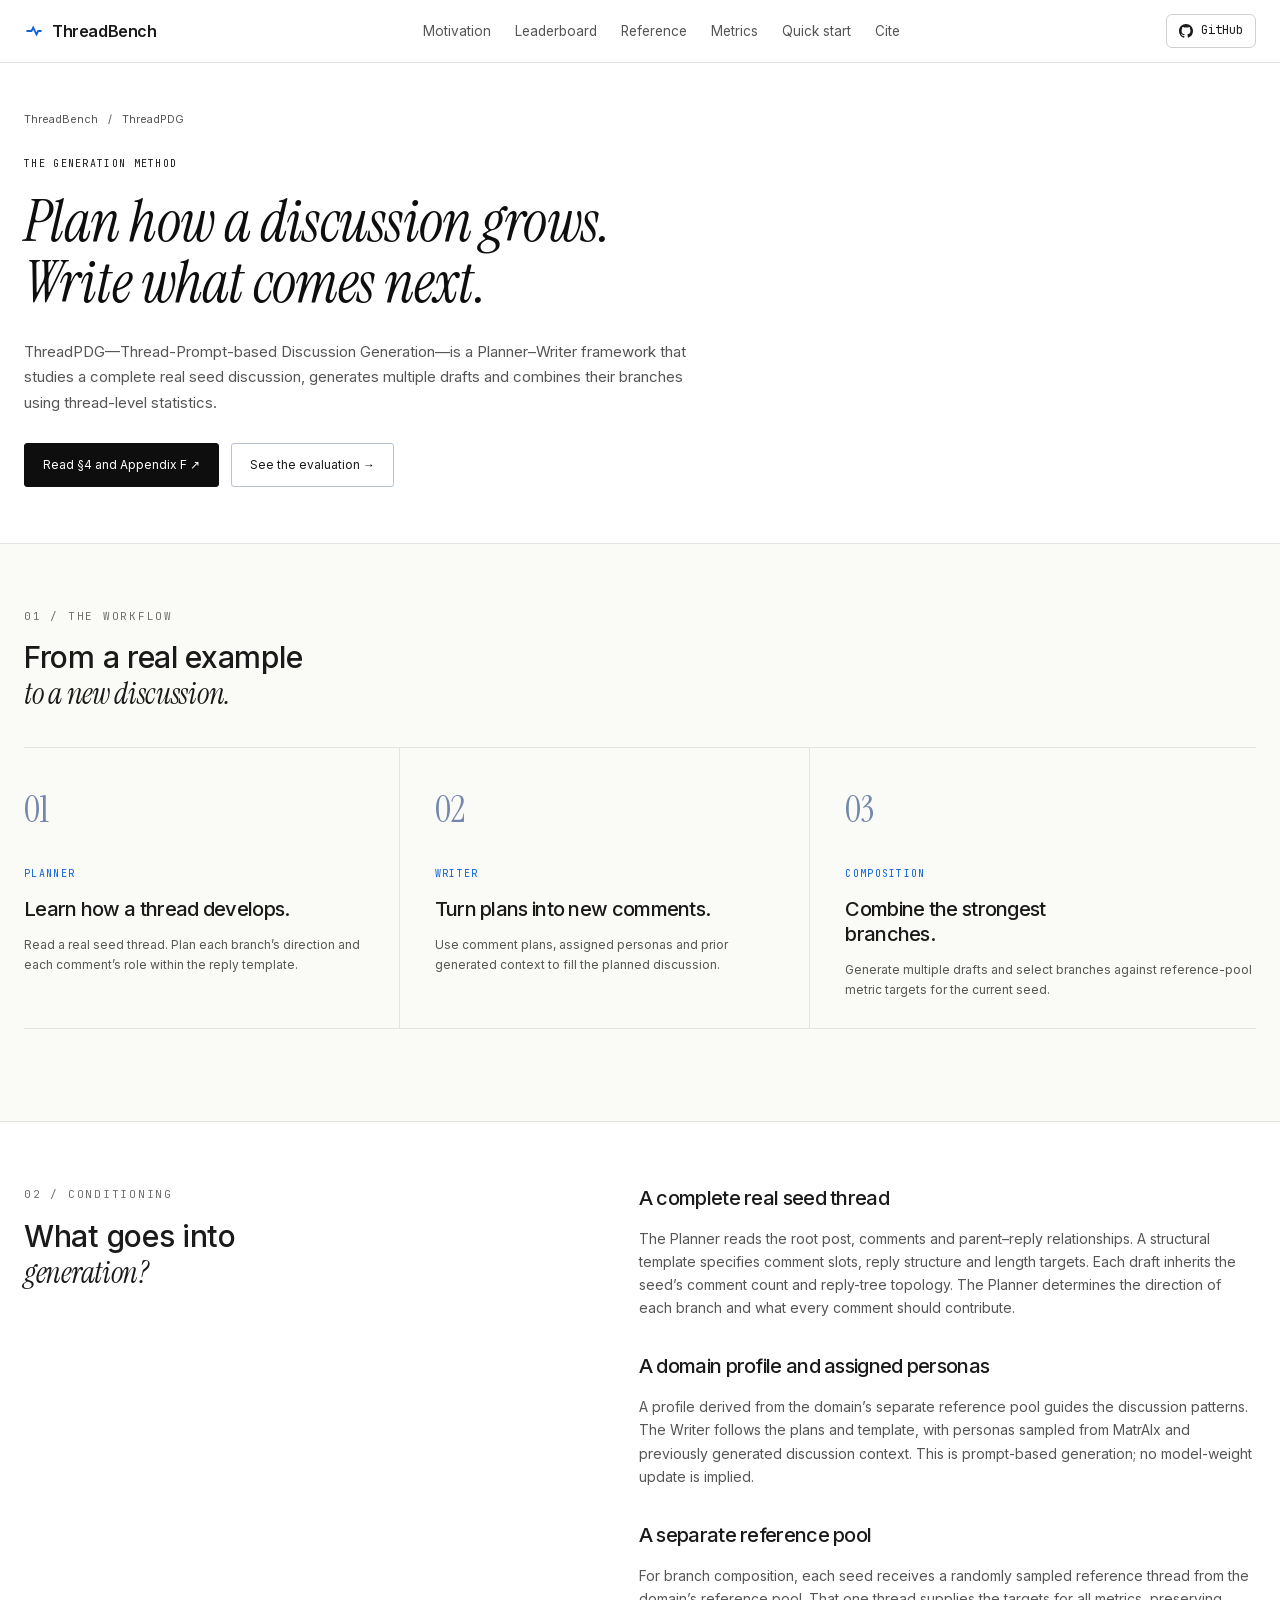
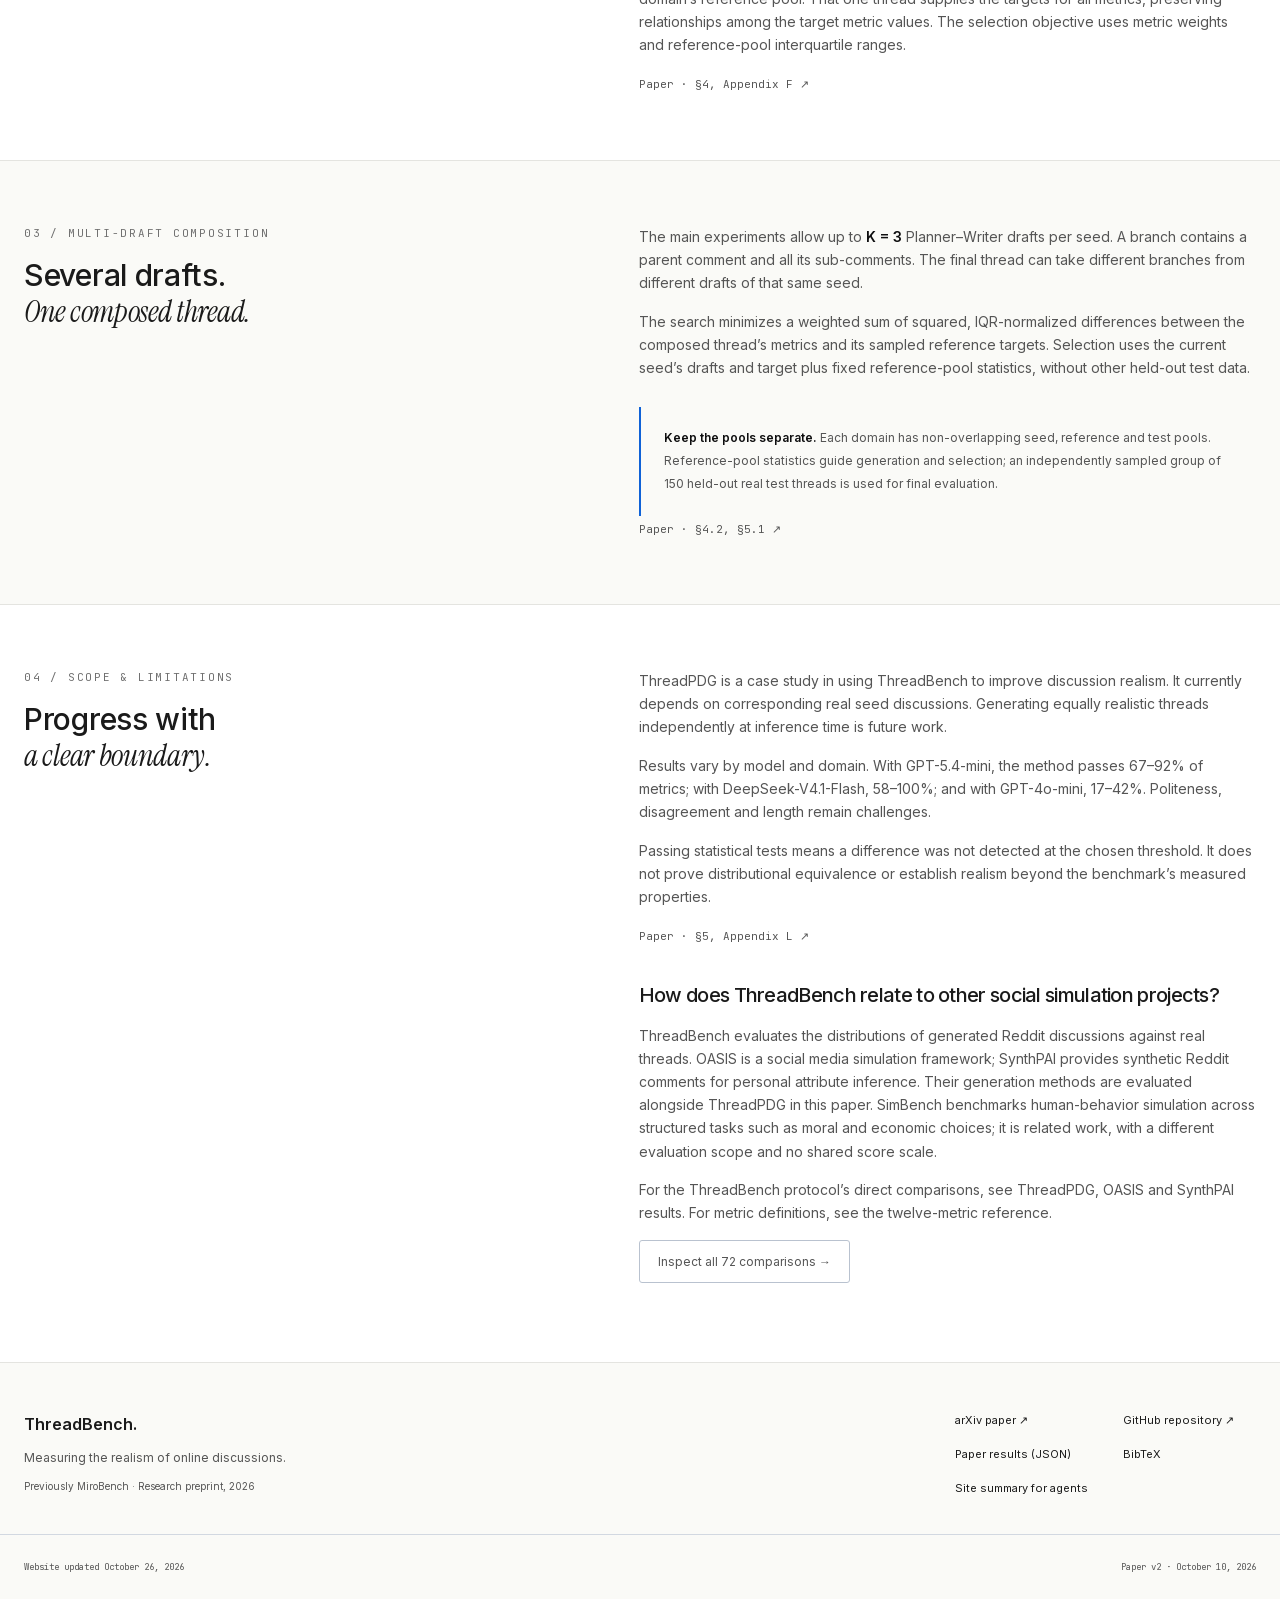
==== docs/method.html @ b0ab83a0 "Refresh ThreadBench paper website and public project URLs" ====
<!doctype html>
<html lang="en">
<head>
<meta charset="utf-8">
<meta name="viewport" content="width=device-width,initial-scale=1">
<title>ThreadPDG — Planner–Writer Generation for ThreadBench</title>
<meta name="description" content="See how ThreadPDG plans discussions, writes comments and combines draft branches. Understand real-seed conditioning, reference pools and evaluation limits.">
<meta name="author" content="Yaoning Yu, Ye Yu, John Sciarappo, Haojing Luo, Kai-min Chang, Yi-Chia Wang, Haohan Wang">
<meta name="robots" content="index,follow,max-image-preview:large">
<link rel="canonical" href="https://yyu6.github.io/ThreadBench/method.html">
<link rel="icon" href="assets/favicon.svg" type="image/svg+xml">
<meta property="og:type" content="article">
<meta property="og:title" content="ThreadPDG — Planner–Writer Generation for ThreadBench">
<meta property="og:description" content="See how ThreadPDG plans discussions, writes comments and combines draft branches. Understand real-seed conditioning, reference pools and evaluation limits.">
<meta property="og:url" content="https://yyu6.github.io/ThreadBench/method.html">
<meta property="og:image" content="https://yyu6.github.io/ThreadBench/assets/social-card.png">
<meta property="og:image:width" content="1200">
<meta property="og:image:height" content="630">
<meta property="og:image:alt" content="ThreadBench: 9,817 real Reddit threads, 8 domains, 12 metrics in 4 families">
<meta name="twitter:card" content="summary_large_image">
<meta name="twitter:title" content="ThreadPDG — Planner–Writer Generation for ThreadBench">
<meta name="twitter:description" content="See how ThreadPDG plans discussions, writes comments and combines draft branches. Understand real-seed conditioning, reference pools and evaluation limits.">
<meta name="twitter:image" content="https://yyu6.github.io/ThreadBench/assets/social-card.png">
<meta name="citation_title" content="ThreadBench: Benchmarking Realism in Agentic Simulation of Real-world Discussions">
<meta name="citation_author" content="Yaoning Yu"><meta name="citation_author" content="Ye Yu"><meta name="citation_author" content="John Sciarappo"><meta name="citation_author" content="Haojing Luo"><meta name="citation_author" content="Kai-min Chang"><meta name="citation_author" content="Yi-Chia Wang"><meta name="citation_author" content="Haohan Wang">
<meta name="citation_publication_date" content="2026">
<meta name="citation_pdf_url" content="https://arxiv.org/pdf/2606.14715">
<meta name="citation_arxiv_id" content="2606.14715">
<script type="application/ld+json">{"@context": "https://schema.org", "@graph": [{"@type": "WebSite", "@id": "https://yyu6.github.io/ThreadBench/#website", "name": "ThreadBench", "alternateName": "MiroBench", "url": "https://yyu6.github.io/ThreadBench/"}, {"@type": "WebPage", "@id": "https://yyu6.github.io/ThreadBench/method.html#webpage", "url": "https://yyu6.github.io/ThreadBench/method.html", "name": "ThreadPDG — Planner–Writer Generation for ThreadBench", "description": "See how ThreadPDG plans discussions, writes comments and combines draft branches. Understand real-seed conditioning, reference pools and evaluation limits.", "dateModified": "2026-10-26", "inLanguage": "en", "isPartOf": {"@id": "https://yyu6.github.io/ThreadBench/#website"}, "about": {"@id": "https://yyu6.github.io/ThreadBench/#paper"}}, {"@type": "ScholarlyArticle", "@id": "https://yyu6.github.io/ThreadBench/#paper", "name": "ThreadBench: Benchmarking Realism in Agentic Simulation of Real-world Discussions", "headline": "ThreadBench: Benchmarking Realism in Agentic Simulation of Real-world Discussions", "author": [{"@type": "Person", "name": "Yaoning Yu"}, {"@type": "Person", "name": "Ye Yu"}, {"@type": "Person", "name": "John Sciarappo"}, {"@type": "Person", "name": "Haojing Luo"}, {"@type": "Person", "name": "Kai-min Chang"}, {"@type": "Person", "name": "Yi-Chia Wang"}, {"@type": "Person", "name": "Haohan Wang"}], "url": "https://arxiv.org/abs/2606.14715", "sameAs": ["https://doi.org/10.48550/arXiv.2606.14715"], "identifier": "arXiv:2606.14715", "dateModified": "2026-10-10", "description": "A Reddit discussion simulation benchmark with 9,817 real threads, 8 domains, 116 subdomains and 12 metrics in four families, with ThreadPDG Planner–Writer generation.", "encoding": {"@type": "MediaObject", "contentUrl": "https://arxiv.org/pdf/2606.14715", "encodingFormat": "application/pdf"}}, {"@type": "BreadcrumbList", "itemListElement": [{"@type": "ListItem", "position": 1, "name": "ThreadBench", "item": "https://yyu6.github.io/ThreadBench/"}, {"@type": "ListItem", "position": 2, "name": "ThreadPDG", "item": "https://yyu6.github.io/ThreadBench/method.html"}]}]}</script>
<link rel="stylesheet" href="assets/original-fonts.css">
<link rel="stylesheet" href="assets/legacy-utilities.css">

<style>
  html { scroll-behavior: smooth; }
  body {
    background: #FFFFFF;
    color: #1A1A1A;
    -webkit-font-smoothing: antialiased;
    -moz-osx-font-smoothing: grayscale;
  }
  .serif-italic {
    font-family: 'Instrument Serif', Georgia, serif;
    font-style: italic;
    font-weight: 400;
  }
  ::selection { background: rgba(15, 98, 215, 0.18); }

  /* Links */
  .ulink {
    color: #1A1A1A;
    text-decoration: underline;
    text-decoration-color: #BFBFBC;
    text-underline-offset: 3px;
    transition: text-decoration-color 200ms, color 200ms;
  }
  .ulink:hover { color: #0F62D7; text-decoration-color: #0F62D7; }

  /* Mono code chip */
  .mono-chip {
    font-family: 'JetBrains Mono', monospace;
    font-size: 12.5px;
    background: #F0F0EC;
    border: 1px solid #E4E4E0;
    border-radius: 3px;
    padding: 1px 6px;
    color: #1A1A1A;
  }

  /* Method badge in leaderboard */
  .method-tag {
    display: inline-flex;
    align-items: center;
    gap: 4px;
    font-family: 'JetBrains Mono', monospace;
    font-size: 10.5px;
    letter-spacing: 0.04em;
    background: #EEF3FB;
    border: 1px solid #D6E1F1;
    color: #0F62D7;
    padding: 1px 7px;
    border-radius: 999px;
  }
  .method-tag .dot {
    width: 5px; height: 5px; border-radius: 50%; background: #0F62D7;
  }

  /* Section number */
  .sec-num {
    font-family: 'JetBrains Mono', monospace;
    font-size: 11px;
    letter-spacing: 0.16em;
    color: #707070;
    text-transform: uppercase;
  }

  /* Nav */
  .nav-bg {
    background: rgba(255, 255, 255, 0.86);
    backdrop-filter: blur(12px);
    -webkit-backdrop-filter: blur(12px);
    border-bottom: 1px solid #E4E4E0;
  }

  /* Tables */
  table.bench { border-collapse: collapse; width: 100%; }
  table.bench th, table.bench td {
    border-bottom: 1px solid #E4E4E0;
    padding: 14px 18px;
    text-align: left;
    font-size: 14px;
    vertical-align: middle;
  }
  table.bench thead th {
    font-family: 'JetBrains Mono', monospace;
    font-size: 11px;
    letter-spacing: 0.10em;
    text-transform: uppercase;
    color: #555;
    font-weight: 500;
    border-bottom: 1.5px solid #1A1A1A;
    padding-top: 10px;
    padding-bottom: 10px;
  }
  table.bench tbody tr:hover {
    background: #FAFAF7;
  }

  /* Numeric */
  .num { font-family: 'JetBrains Mono', monospace; font-feature-settings: "tnum" 1; }

  /* Code block */
  .code-block {
    background: #F7F7F4;
    border: 1px solid #E4E4E0;
    border-radius: 6px;
    font-family: 'JetBrains Mono', monospace;
    font-size: 13px;
    line-height: 1.7;
    overflow: hidden;
  }
  .code-bar {
    padding: 8px 14px;
    background: #EFEFEB;
    border-bottom: 1px solid #E4E4E0;
    display: flex;
    align-items: center;
    justify-content: space-between;
  }
  .code-block pre {
    padding: 14px 18px;
    overflow-x: auto;
    white-space: pre;
    color: #1A1A1A;
  }
  .tok-prompt  { color: #6b6b6b; user-select: none; }
  .tok-cmd     { color: #0F62D7; font-weight: 500; }
  .tok-flag    { color: #9333EA; }
  .tok-str     { color: #047857; }
  .tok-comment { color: #707070; font-style: italic; }

  /* Copy button */
  .copy-btn {
    font-family: 'JetBrains Mono', monospace;
    font-size: 11px;
    letter-spacing: 0.04em;
    color: #555;
    border: 1px solid #D0D0CC;
    background: #FFFFFF;
    padding: 2px 9px;
    border-radius: 4px;
    cursor: pointer;
    transition: all 180ms;
  }
  .copy-btn:hover { color: #0F62D7; border-color: #0F62D7; }
  .copy-btn.copied { color: #047857; border-color: #047857; }

  /* Reveal */
  .reveal { opacity: 0; transform: translateY(10px); transition: opacity 600ms cubic-bezier(.16,1,.3,1), transform 600ms cubic-bezier(.16,1,.3,1); }
  .reveal.in { opacity: 1; transform: translateY(0); }

  /* Sunburst panel */
  #sunburst { display: block; max-width: 100%; height: auto; }

  /* Live thread (animated, looped) */
  #live-thread .lt-row {
    opacity: 0;
    transform: translateY(6px);
    transition: opacity 650ms cubic-bezier(.16,1,.3,1),
                transform 650ms cubic-bezier(.16,1,.3,1);
  }
  #live-thread .lt-row.shown { opacity: 1; transform: translateY(0); }
  @media (prefers-reduced-motion: reduce) {
    #live-thread .lt-row { transition: none; opacity: 1; transform: none; }
  }
</style>
<link rel="stylesheet" href="assets/site.css">
<script src="assets/site.js" defer></script>
</head>
<body>
<a class="skip-link" href="#main">Skip to content</a>
<header id="nav" class="fixed top-0 left-0 right-0 z-50 nav-bg">
  <div class="max-w-[1280px] mx-auto px-6 py-3.5 flex items-center justify-between">
    <a href="./#top" class="flex items-center gap-2 text-[16px] font-semibold tracking-tight">
      <svg width="20" height="20" viewBox="0 0 24 24" fill="none" stroke="#0F62D7" stroke-width="2.2">
        <path d="M3 12h6l2-4 4 8 2-4h4"/>
      </svg>
      <span>ThreadBench</span>
    </a>
    <nav class="hidden md:flex items-center gap-6 text-[13.5px] text-mute">
      <a href="./#motivation" class="hover:text-text">Motivation</a>
      <a href="./#leaderboard" class="hover:text-text">Leaderboard</a>
      <a href="./#realref" class="hover:text-text">Reference</a>
      <a href="./#metrics" class="hover:text-text">Metrics</a>
      <a href="./#quickstart" class="hover:text-text">Quick start</a>
      <a href="./#cite" class="hover:text-text">Cite</a>
    </nav>
    <a href="https://github.com/yyu6/ThreadBench" target="_blank" rel="noopener"
       class="inline-flex items-center gap-2 px-3 py-1.5 text-[13px] border border-line2 rounded-md hover:border-text/40 transition-colors">
      <svg width="14" height="14" viewBox="0 0 16 16" fill="currentColor">
        <path d="M8 0C3.58 0 0 3.58 0 8a8 8 0 0 0 5.47 7.59c.4.07.55-.17.55-.38 0-.19-.01-.82-.01-1.49-2.01.37-2.53-.49-2.69-.94-.09-.23-.48-.94-.82-1.13-.28-.15-.68-.52-.01-.53.63-.01 1.08.58 1.23.82.72 1.21 1.87.87 2.33.66.07-.52.28-.87.51-1.07-1.78-.2-3.64-.89-3.64-3.95 0-.87.31-1.59.82-2.15-.08-.2-.36-1.02.08-2.12 0 0 .67-.21 2.2.82.64-.18 1.32-.27 2-.27.68 0 1.36.09 2 .27 1.53-1.04 2.2-.82 2.2-.82.44 1.1.16 1.92.08 2.12.51.56.82 1.27.82 2.15 0 3.07-1.87 3.75-3.65 3.95.29.25.54.73.54 1.48 0 1.07-.01 1.93-.01 2.2 0 .21.15.46.55.38A8.01 8.01 0 0 0 16 8c0-4.42-3.58-8-8-8z"/>
      </svg>
      <span class="font-mono text-[12px]">GitHub</span>
    </a>
  </div>
</header>
<main id="main"><div class="container subpage-hero"><nav class="breadcrumb" aria-label="Breadcrumb"><a href="./">ThreadBench</a><span aria-hidden="true">/</span><span>ThreadPDG</span></nav><p class="eyebrow">THE GENERATION METHOD</p><h1>Plan how a discussion grows.<br><em>Write what comes next.</em></h1><p class="page-deck">ThreadPDG—Thread-Prompt-based Discussion Generation—is a Planner–Writer framework that studies a complete real seed discussion, generates multiple drafts and combines their branches using thread-level statistics.</p><div class="hero-actions"><a class="button primary" href="https://arxiv.org/pdf/2606.14715">Read §4 and Appendix F ↗</a><a class="button" href="results.html">See the evaluation →</a></div></div>
<section class="section tinted" aria-labelledby="workflow-title"><div class="container"><div class="section-label">01 / THE WORKFLOW</div><h2 id="workflow-title">From a real example<br><em>to a new discussion.</em></h2><ol class="method-steps"><li><span class="step-number">01</span><span class="eyebrow">PLANNER</span><h3>Learn how a thread develops.</h3><p>Read a real seed thread. Plan each branch’s direction and each comment’s role within the reply template.</p></li><li><span class="step-number">02</span><span class="eyebrow">WRITER</span><h3>Turn plans into new comments.</h3><p>Use comment plans, assigned personas and prior generated context to fill the planned discussion.</p></li><li><span class="step-number">03</span><span class="eyebrow">COMPOSITION</span><h3>Combine the strongest branches.</h3><p>Generate multiple drafts and select branches against reference-pool metric targets for the current seed.</p></li></ol></div></section>
<section class="section container prose-grid" aria-labelledby="conditioning-title"><div><div class="section-label">02 / CONDITIONING</div><h2 id="conditioning-title">What goes into<br><em>generation?</em></h2></div><div class="prose"><h3>A complete real seed thread</h3><p>The Planner reads the root post, comments and parent–reply relationships. A structural template specifies comment slots, reply structure and length targets. Each draft inherits the seed’s comment count and reply-tree topology. The Planner determines the direction of each branch and what every comment should contribute.</p><h3>A domain profile and assigned personas</h3><p>A profile derived from the domain’s separate reference pool guides the discussion patterns. The Writer follows the plans and template, with personas sampled from MatrAIx and previously generated discussion context. This is prompt-based generation; no model-weight update is implied.</p><h3>A separate reference pool</h3><p>For branch composition, each seed receives a randomly sampled reference thread from the domain’s reference pool. That one thread supplies the targets for all metrics, preserving relationships among the target metric values. The selection objective uses metric weights and reference-pool interquartile ranges.</p><a class="source" href="https://arxiv.org/pdf/2606.14715">Paper · §4, Appendix F ↗</a></div></section>
<section class="section tinted" aria-labelledby="composition-title"><div class="container prose-grid"><div><div class="section-label">03 / MULTI-DRAFT COMPOSITION</div><h2 id="composition-title">Several drafts.<br><em>One composed thread.</em></h2></div><div class="prose"><p>The main experiments allow up to <strong>K = 3</strong> Planner–Writer drafts per seed. A branch contains a parent comment and all its sub-comments. The final thread can take different branches from different drafts of that same seed.</p><p>The search minimizes a weighted sum of squared, IQR-normalized differences between the composed thread’s metrics and its sampled reference targets. Selection uses the current seed’s drafts and target plus fixed reference-pool statistics, without other held-out test data.</p><aside class="note" aria-label="Evaluation separation"><strong>Keep the pools separate.</strong> Each domain has non-overlapping seed, reference and test pools. Reference-pool statistics guide generation and selection; an independently sampled group of 150 held-out real test threads is used for final evaluation.</aside><a class="source" href="https://arxiv.org/pdf/2606.14715">Paper · §4.2, §5.1 ↗</a></div></div></section>
<section class="section container prose-grid" aria-labelledby="limitations-title"><div><div class="section-label">04 / SCOPE &amp; LIMITATIONS</div><h2 id="limitations-title">Progress with<br><em>a clear boundary.</em></h2></div><div class="prose"><p>ThreadPDG is a case study in using ThreadBench to improve discussion realism. It currently depends on corresponding real seed discussions. Generating equally realistic threads independently at inference time is future work.</p><p>Results vary by model and domain. With GPT-5.4-mini, the method passes 67–92% of metrics; with DeepSeek-V4.1-Flash, 58–100%; and with GPT-4o-mini, 17–42%. Politeness, disagreement and length remain challenges.</p><p>Passing statistical tests means a difference was not detected at the chosen threshold. It does not prove distributional equivalence or establish realism beyond the benchmark’s measured properties.</p><a class="source" href="https://arxiv.org/pdf/2606.14715">Paper · §5, Appendix L ↗</a><h3>How does ThreadBench relate to other social simulation projects?</h3><p>ThreadBench evaluates the distributions of generated Reddit discussions against real threads. <a href="https://docs.oasis.camel-ai.org/introduction">OASIS</a> is a social media simulation framework; <a href="https://github.com/eth-sri/SynthPAI">SynthPAI</a> provides synthetic Reddit comments for personal attribute inference. Their generation methods are evaluated alongside ThreadPDG in this paper. <a href="https://arxiv.org/abs/2510.17516">SimBench</a> benchmarks human-behavior simulation across structured tasks such as moral and economic choices; it is related work, with a different evaluation scope and no shared score scale.</p><p>For the ThreadBench protocol’s direct comparisons, see <a href="results.html">ThreadPDG, OASIS and SynthPAI results</a>. For metric definitions, see the <a href="./#metric-definitions">twelve-metric reference</a>.</p><p><a class="button" href="results.html">Inspect all 72 comparisons →</a></p></div></section></main>
<footer class="site-footer"><div class="container footer-grid"><div><a class="brand" href="./">ThreadBench.</a><p>Measuring the realism of online discussions.</p><p class="small">Previously MiroBench · Research preprint, 2026</p></div><nav aria-label="Resources"><a href="https://arxiv.org/abs/2606.14715">arXiv paper ↗</a><a href="https://github.com/yyu6/ThreadBench">GitHub repository ↗</a><a href="paper-data.json">Paper results (JSON)</a><a href="threadbench.bib" download>BibTeX</a><a href="llms.txt">Site summary for agents</a></nav></div><div class="container footer-bottom"><span>Website updated <time datetime="2026-10-26">October 26, 2026</time></span><span>Paper v2 · <time datetime="2026-10-10">October 10, 2026</time></span></div></footer>
<div id="status" class="toast" role="status" aria-live="polite"></div>
</body></html>
---- docs/assets/original-fonts.css ----
@font-face{font-family:Inter;font-style:normal;font-weight:300 700;font-display:swap;src:url(inter.woff2) format('woff2')}
@font-face{font-family:'JetBrains Mono';font-style:normal;font-weight:400 500;font-display:swap;src:url(jetbrains-mono.woff2) format('woff2')}
@font-face{font-family:'Instrument Serif';font-style:normal;font-weight:400;font-display:swap;src:url(instrument-serif.woff2) format('woff2')}
@font-face{font-family:'Instrument Serif';font-style:italic;font-weight:400;font-display:swap;src:url(instrument-serif-italic.woff2) format('woff2')}
---- docs/assets/legacy-utilities.css ----
*,:after,:before{--tw-border-spacing-x:0;--tw-border-spacing-y:0;--tw-translate-x:0;--tw-translate-y:0;--tw-rotate:0;--tw-skew-x:0;--tw-skew-y:0;--tw-scale-x:1;--tw-scale-y:1;--tw-pan-x: ;--tw-pan-y: ;--tw-pinch-zoom: ;--tw-scroll-snap-strictness:proximity;--tw-gradient-from-position: ;--tw-gradient-via-position: ;--tw-gradient-to-position: ;--tw-ordinal: ;--tw-slashed-zero: ;--tw-numeric-figure: ;--tw-numeric-spacing: ;--tw-numeric-fraction: ;--tw-ring-inset: ;--tw-ring-offset-width:0px;--tw-ring-offset-color:#fff;--tw-ring-color:rgba(59,130,246,.5);--tw-ring-offset-shadow:0 0 #0000;--tw-ring-shadow:0 0 #0000;--tw-shadow:0 0 #0000;--tw-shadow-colored:0 0 #0000;--tw-blur: ;--tw-brightness: ;--tw-contrast: ;--tw-grayscale: ;--tw-hue-rotate: ;--tw-invert: ;--tw-saturate: ;--tw-sepia: ;--tw-drop-shadow: ;--tw-backdrop-blur: ;--tw-backdrop-brightness: ;--tw-backdrop-contrast: ;--tw-backdrop-grayscale: ;--tw-backdrop-hue-rotate: ;--tw-backdrop-invert: ;--tw-backdrop-opacity: ;--tw-backdrop-saturate: ;--tw-backdrop-sepia: ;--tw-contain-size: ;--tw-contain-layout: ;--tw-contain-paint: ;--tw-contain-style: }::backdrop{--tw-border-spacing-x:0;--tw-border-spacing-y:0;--tw-translate-x:0;--tw-translate-y:0;--tw-rotate:0;--tw-skew-x:0;--tw-skew-y:0;--tw-scale-x:1;--tw-scale-y:1;--tw-pan-x: ;--tw-pan-y: ;--tw-pinch-zoom: ;--tw-scroll-snap-strictness:proximity;--tw-gradient-from-position: ;--tw-gradient-via-position: ;--tw-gradient-to-position: ;--tw-ordinal: ;--tw-slashed-zero: ;--tw-numeric-figure: ;--tw-numeric-spacing: ;--tw-numeric-fraction: ;--tw-ring-inset: ;--tw-ring-offset-width:0px;--tw-ring-offset-color:#fff;--tw-ring-color:rgba(59,130,246,.5);--tw-ring-offset-shadow:0 0 #0000;--tw-ring-shadow:0 0 #0000;--tw-shadow:0 0 #0000;--tw-shadow-colored:0 0 #0000;--tw-blur: ;--tw-brightness: ;--tw-contrast: ;--tw-grayscale: ;--tw-hue-rotate: ;--tw-invert: ;--tw-saturate: ;--tw-sepia: ;--tw-drop-shadow: ;--tw-backdrop-blur: ;--tw-backdrop-brightness: ;--tw-backdrop-contrast: ;--tw-backdrop-grayscale: ;--tw-backdrop-hue-rotate: ;--tw-backdrop-invert: ;--tw-backdrop-opacity: ;--tw-backdrop-saturate: ;--tw-backdrop-sepia: ;--tw-contain-size: ;--tw-contain-layout: ;--tw-contain-paint: ;--tw-contain-style: }/*! tailwindcss v3.4.17 | MIT License | https://tailwindcss.com*/*,:after,:before{box-sizing:border-box;border:0 solid #e5e7eb}:after,:before{--tw-content:""}:host,html{line-height:1.5;-webkit-text-size-adjust:100%;-moz-tab-size:4;-o-tab-size:4;tab-size:4;font-family:Inter,system-ui,sans-serif;font-feature-settings:normal;font-variation-settings:normal;-webkit-tap-highlight-color:transparent}body{margin:0;line-height:inherit}hr{height:0;color:inherit;border-top-width:1px}abbr:where([title]){-webkit-text-decoration:underline dotted;text-decoration:underline dotted}h1,h2,h3,h4,h5,h6{font-size:inherit;font-weight:inherit}a{color:inherit;text-decoration:inherit}b,strong{font-weight:bolder}code,kbd,pre,samp{font-family:JetBrains Mono,ui-monospace,monospace;font-feature-settings:normal;font-variation-settings:normal;font-size:1em}small{font-size:80%}sub,sup{font-size:75%;line-height:0;position:relative;vertical-align:baseline}sub{bottom:-.25em}sup{top:-.5em}table{text-indent:0;border-color:inherit;border-collapse:collapse}button,input,optgroup,select,textarea{font-family:inherit;font-feature-settings:inherit;font-variation-settings:inherit;font-size:100%;font-weight:inherit;line-height:inherit;letter-spacing:inherit;color:inherit;margin:0;padding:0}button,select{text-transform:none}button,input:where([type=button]),input:where([type=reset]),input:where([type=submit]){-webkit-appearance:button;background-color:transparent;background-image:none}:-moz-focusring{outline:auto}:-moz-ui-invalid{box-shadow:none}progress{vertical-align:baseline}::-webkit-inner-spin-button,::-webkit-outer-spin-button{height:auto}[type=search]{-webkit-appearance:textfield;outline-offset:-2px}::-webkit-search-decoration{-webkit-appearance:none}::-webkit-file-upload-button{-webkit-appearance:button;font:inherit}summary{display:list-item}blockquote,dd,dl,figure,h1,h2,h3,h4,h5,h6,hr,p,pre{margin:0}fieldset{margin:0}fieldset,legend{padding:0}menu,ol,ul{list-style:none;margin:0;padding:0}dialog{padding:0}textarea{resize:vertical}input::-moz-placeholder,textarea::-moz-placeholder{opacity:1;color:#9ca3af}input::placeholder,textarea::placeholder{opacity:1;color:#9ca3af}[role=button],button{cursor:pointer}:disabled{cursor:default}audio,canvas,embed,iframe,img,object,svg,video{display:block;vertical-align:middle}img,video{max-width:100%;height:auto}[hidden]:where(:not([hidden=until-found])){display:none}.container{width:100%}@media (min-width:640px){.container{max-width:640px}}@media (min-width:768px){.container{max-width:768px}}@media (min-width:1024px){.container{max-width:1024px}}@media (min-width:1280px){.container{max-width:1280px}}@media (min-width:1536px){.container{max-width:1536px}}.sr-only{position:absolute;width:1px;height:1px;padding:0;margin:-1px;overflow:hidden;clip:rect(0,0,0,0);white-space:nowrap;border-width:0}.collapse{visibility:collapse}.fixed{position:fixed}.absolute{position:absolute}.relative{position:relative}.left-0{left:0}.right-0{right:0}.top-0{top:0}.z-50{z-index:50}.mx-auto{margin-left:auto;margin-right:auto}.my-0\.5{margin-top:.125rem;margin-bottom:.125rem}.mb-10{margin-bottom:2.5rem}.mb-2{margin-bottom:.5rem}.mb-3{margin-bottom:.75rem}.mb-4{margin-bottom:1rem}.mb-5{margin-bottom:1.25rem}.mb-7{margin-bottom:1.75rem}.ml-1{margin-left:.25rem}.ml-3{margin-left:.75rem}.ml-7{margin-left:1.75rem}.ml-auto{margin-left:auto}.mt-0\.5{margin-top:.125rem}.mt-1{margin-top:.25rem}.mt-12{margin-top:3rem}.mt-2{margin-top:.5rem}.mt-3{margin-top:.75rem}.mt-4{margin-top:1rem}.mt-5{margin-top:1.25rem}.mt-6{margin-top:1.5rem}.mt-7{margin-top:1.75rem}.mt-8{margin-top:2rem}.block{display:block}.flex{display:flex}.inline-flex{display:inline-flex}.table{display:table}.grid{display:grid}.hidden{display:none}.h-2{height:.5rem}.h-5{height:1.25rem}.min-h-\[440px\]{min-height:440px}.w-2{width:.5rem}.w-5{width:1.25rem}.w-6{width:1.5rem}.w-full{width:100%}.min-w-0{min-width:0}.min-w-\[1050px\]{min-width:1050px}.min-w-\[1080px\]{min-width:1080px}.min-w-\[860px\]{min-width:860px}.max-w-\[100ch\]{max-width:100ch}.max-w-\[1280px\]{max-width:1280px}.max-w-\[18ch\]{max-width:18ch}.max-w-\[32ch\]{max-width:32ch}.max-w-\[44ch\]{max-width:44ch}.max-w-\[48ch\]{max-width:48ch}.max-w-\[60ch\]{max-width:60ch}.max-w-\[78ch\]{max-width:78ch}.max-w-\[80ch\]{max-width:80ch}.max-w-\[88ch\]{max-width:88ch}.max-w-full{max-width:100%}.flex-1{flex:1 1 0%}.shrink-0{flex-shrink:0}.border-collapse{border-collapse:collapse}.transform{transform:translate(var(--tw-translate-x),var(--tw-translate-y)) rotate(var(--tw-rotate)) skewX(var(--tw-skew-x)) skewY(var(--tw-skew-y)) scaleX(var(--tw-scale-x)) scaleY(var(--tw-scale-y))}@keyframes ping{75%,to{transform:scale(2);opacity:0}}.animate-ping{animation:ping 1s cubic-bezier(0,0,.2,1) infinite}.cursor-pointer{cursor:pointer}.flex-col{flex-direction:column}.flex-wrap{flex-wrap:wrap}.items-start{align-items:flex-start}.items-center{align-items:center}.items-baseline{align-items:baseline}.justify-end{justify-content:flex-end}.justify-center{justify-content:center}.justify-between{justify-content:space-between}.gap-1{gap:.25rem}.gap-2{gap:.5rem}.gap-2\.5{gap:.625rem}.gap-3{gap:.75rem}.gap-4{gap:1rem}.gap-5{gap:1.25rem}.gap-6{gap:1.5rem}.gap-x-12{-moz-column-gap:3rem;column-gap:3rem}.gap-y-10{row-gap:2.5rem}.gap-y-5{row-gap:1.25rem}.space-y-1>:not([hidden])~:not([hidden]){--tw-space-y-reverse:0;margin-top:calc(.25rem*(1 - var(--tw-space-y-reverse)));margin-bottom:calc(.25rem*var(--tw-space-y-reverse))}.space-y-5>:not([hidden])~:not([hidden]){--tw-space-y-reverse:0;margin-top:calc(1.25rem*(1 - var(--tw-space-y-reverse)));margin-bottom:calc(1.25rem*var(--tw-space-y-reverse))}.self-start{align-self:flex-start}.overflow-hidden{overflow:hidden}.overflow-x-auto{overflow-x:auto}.rounded{border-radius:.25rem}.rounded-full{border-radius:9999px}.rounded-lg{border-radius:.5rem}.rounded-md{border-radius:.375rem}.border{border-width:1px}.border-b{border-bottom-width:1px}.border-l{border-left-width:1px}.border-l-2{border-left-width:2px}.border-t{border-top-width:1px}.border-accent{--tw-border-opacity:1;border-color:rgb(15 98 215/var(--tw-border-opacity,1))}.border-line{--tw-border-opacity:1;border-color:rgb(228 228 224/var(--tw-border-opacity,1))}.border-line2{--tw-border-opacity:1;border-color:rgb(208 208 204/var(--tw-border-opacity,1))}.bg-\[\#FAFAF7\]{--tw-bg-opacity:1;background-color:rgb(250 250 247/var(--tw-bg-opacity,1))}.bg-ink{--tw-bg-opacity:1;background-color:rgb(14 14 15/var(--tw-bg-opacity,1))}.bg-mute2{--tw-bg-opacity:1;background-color:rgb(112 112 112/var(--tw-bg-opacity,1))}.bg-red{--tw-bg-opacity:1;background-color:rgb(185 28 28/var(--tw-bg-opacity,1))}.bg-surf{--tw-bg-opacity:1;background-color:rgb(250 250 247/var(--tw-bg-opacity,1))}.bg-white{--tw-bg-opacity:1;background-color:rgb(255 255 255/var(--tw-bg-opacity,1))}.p-4{padding:1rem}.px-3{padding-left:.75rem;padding-right:.75rem}.px-4{padding-left:1rem;padding-right:1rem}.px-6{padding-left:1.5rem;padding-right:1.5rem}.py-1\.5{padding-top:.375rem;padding-bottom:.375rem}.py-12{padding-top:3rem;padding-bottom:3rem}.py-16{padding-top:4rem;padding-bottom:4rem}.py-2{padding-top:.5rem;padding-bottom:.5rem}.py-2\.5{padding-top:.625rem;padding-bottom:.625rem}.py-3{padding-top:.75rem;padding-bottom:.75rem}.py-3\.5{padding-top:.875rem;padding-bottom:.875rem}.py-8{padding-top:2rem;padding-bottom:2rem}.pb-10{padding-bottom:2.5rem}.pb-14{padding-bottom:3.5rem}.pl-3{padding-left:.75rem}.pl-5{padding-left:1.25rem}.pt-0\.5{padding-top:.125rem}.pt-28{padding-top:7rem}.pt-32{padding-top:8rem}.text-right{text-align:right}.font-mono{font-family:JetBrains Mono,ui-monospace,monospace}.font-sans{font-family:Inter,system-ui,sans-serif}.text-\[10\.5px\]{font-size:10.5px}.text-\[10px\]{font-size:10px}.text-\[11\.5px\]{font-size:11.5px}.text-\[11px\]{font-size:11px}.text-\[12\.5px\]{font-size:12.5px}.text-\[12px\]{font-size:12px}.text-\[13\.5px\]{font-size:13.5px}.text-\[13px\]{font-size:13px}.text-\[14\.5px\]{font-size:14.5px}.text-\[14px\]{font-size:14px}.text-\[15\.5px\]{font-size:15.5px}.text-\[15px\]{font-size:15px}.text-\[16px\]{font-size:16px}.text-\[22px\]{font-size:22px}.text-\[26px\]{font-size:26px}.text-\[36px\]{font-size:36px}.text-\[40px\]{font-size:40px}.font-bold{font-weight:700}.font-medium{font-weight:500}.font-semibold{font-weight:600}.uppercase{text-transform:uppercase}.lowercase{text-transform:lowercase}.italic{font-style:italic}.not-italic{font-style:normal}.leading-\[1\.05\]{line-height:1.05}.leading-\[1\.1\]{line-height:1.1}.leading-\[1\.2\]{line-height:1.2}.leading-\[1\.55\]{line-height:1.55}.leading-\[1\.65\]{line-height:1.65}.leading-\[1\.75\]{line-height:1.75}.leading-\[1\.7\]{line-height:1.7}.leading-none{line-height:1}.leading-relaxed{line-height:1.625}.leading-snug{line-height:1.375}.leading-tight{line-height:1.25}.tracking-\[-0\.01em\]{letter-spacing:-.01em}.tracking-tight{letter-spacing:-.025em}.tracking-widest{letter-spacing:.1em}.text-\[\#7193FF\]{--tw-text-opacity:1;color:rgb(113 147 255/var(--tw-text-opacity,1))}.text-\[\#FF4500\]{--tw-text-opacity:1;color:rgb(255 69 0/var(--tw-text-opacity,1))}.text-accent{--tw-text-opacity:1;color:rgb(15 98 215/var(--tw-text-opacity,1))}.text-mute{--tw-text-opacity:1;color:rgb(85 85 85/var(--tw-text-opacity,1))}.text-mute2{--tw-text-opacity:1;color:rgb(112 112 112/var(--tw-text-opacity,1))}.text-red{--tw-text-opacity:1;color:rgb(185 28 28/var(--tw-text-opacity,1))}.text-text{--tw-text-opacity:1;color:rgb(26 26 26/var(--tw-text-opacity,1))}.text-white{--tw-text-opacity:1;color:rgb(255 255 255/var(--tw-text-opacity,1))}.underline{text-decoration-line:underline}.antialiased{-webkit-font-smoothing:antialiased;-moz-osx-font-smoothing:grayscale}.opacity-60{opacity:.6}.ring{--tw-ring-offset-shadow:var(--tw-ring-inset) 0 0 0 var(--tw-ring-offset-width) var(--tw-ring-offset-color);--tw-ring-shadow:var(--tw-ring-inset) 0 0 0 calc(3px + var(--tw-ring-offset-width)) var(--tw-ring-color);box-shadow:var(--tw-ring-offset-shadow),var(--tw-ring-shadow),var(--tw-shadow,0 0 #0000)}.blur{--tw-blur:blur(8px)}.blur,.grayscale{filter:var(--tw-blur) var(--tw-brightness) var(--tw-contrast) var(--tw-grayscale) var(--tw-hue-rotate) var(--tw-invert) var(--tw-saturate) var(--tw-sepia) var(--tw-drop-shadow)}.grayscale{--tw-grayscale:grayscale(100%)}.filter{filter:var(--tw-blur) var(--tw-brightness) var(--tw-contrast) var(--tw-grayscale) var(--tw-hue-rotate) var(--tw-invert) var(--tw-saturate) var(--tw-sepia) var(--tw-drop-shadow)}.backdrop-filter{-webkit-backdrop-filter:var(--tw-backdrop-blur) var(--tw-backdrop-brightness) var(--tw-backdrop-contrast) var(--tw-backdrop-grayscale) var(--tw-backdrop-hue-rotate) var(--tw-backdrop-invert) var(--tw-backdrop-opacity) var(--tw-backdrop-saturate) var(--tw-backdrop-sepia);backdrop-filter:var(--tw-backdrop-blur) var(--tw-backdrop-brightness) var(--tw-backdrop-contrast) var(--tw-backdrop-grayscale) var(--tw-backdrop-hue-rotate) var(--tw-backdrop-invert) var(--tw-backdrop-opacity) var(--tw-backdrop-saturate) var(--tw-backdrop-sepia)}.transition{transition-property:color,background-color,border-color,text-decoration-color,fill,stroke,opacity,box-shadow,transform,filter,-webkit-backdrop-filter;transition-property:color,background-color,border-color,text-decoration-color,fill,stroke,opacity,box-shadow,transform,filter,backdrop-filter;transition-property:color,background-color,border-color,text-decoration-color,fill,stroke,opacity,box-shadow,transform,filter,backdrop-filter,-webkit-backdrop-filter;transition-timing-function:cubic-bezier(.4,0,.2,1);transition-duration:.15s}.transition-colors{transition-property:color,background-color,border-color,text-decoration-color,fill,stroke;transition-timing-function:cubic-bezier(.4,0,.2,1);transition-duration:.15s}.hover\:border-ink:hover{--tw-border-opacity:1;border-color:rgb(14 14 15/var(--tw-border-opacity,1))}.hover\:border-text\/40:hover{border-color:rgba(26,26,26,.4)}.hover\:bg-accent:hover{--tw-bg-opacity:1;background-color:rgb(15 98 215/var(--tw-bg-opacity,1))}.hover\:bg-surf:hover{--tw-bg-opacity:1;background-color:rgb(250 250 247/var(--tw-bg-opacity,1))}.hover\:text-\[\#7193FF\]:hover{--tw-text-opacity:1;color:rgb(113 147 255/var(--tw-text-opacity,1))}.hover\:text-\[\#FF4500\]:hover{--tw-text-opacity:1;color:rgb(255 69 0/var(--tw-text-opacity,1))}.hover\:text-text:hover{--tw-text-opacity:1;color:rgb(26 26 26/var(--tw-text-opacity,1))}@media (min-width:640px){.sm\:grid-cols-2{grid-template-columns:repeat(2,minmax(0,1fr))}.sm\:flex-row{flex-direction:row}.sm\:text-\[44px\]{font-size:44px}.sm\:text-\[52px\]{font-size:52px}}@media (min-width:768px){.md\:flex{display:flex}.md\:grid-cols-2{grid-template-columns:repeat(2,minmax(0,1fr))}}@media (min-width:1024px){.lg\:grid-cols-3{grid-template-columns:repeat(3,minmax(0,1fr))}.lg\:grid-cols-\[1\.05fr_0\.95fr\]{grid-template-columns:1.05fr .95fr}.lg\:text-\[30px\]{font-size:30px}.lg\:text-\[58px\]{font-size:58px}}
---- docs/assets/site.css ----
@font-face{font-family:Instrument Serif;font-style:normal;font-weight:400;font-display:swap;src:url(instrument-serif.woff2) format('woff2')}
@font-face{font-family:Instrument Serif;font-style:italic;font-weight:400;font-display:swap;src:url(instrument-serif-italic.woff2) format('woff2')}
:root{--paper:#fbfaf7;--white:#fff;--ink:#15243a;--muted:#536078;--line:#dce0e5;--blue:#204fca;--tint:#f0f2f5;--serif:'Instrument Serif',Georgia,serif;--sans:Inter,sans-serif;--mono:ui-monospace,SFMono-Regular,Consolas,monospace}
*{box-sizing:border-box}html{scroll-behavior:smooth;scroll-padding-top:100px}body{margin:0;background:var(--paper);color:var(--ink);font-family:var(--sans);font-size:16px;line-height:1.7;-webkit-font-smoothing:antialiased}::selection{background:#d9e4ff}a{color:inherit;text-underline-offset:4px}button,input,select{font:inherit}button,a,summary,select{-webkit-tap-highlight-color:transparent}button,summary{cursor:pointer}a:focus-visible,button:focus-visible,summary:focus-visible,select:focus-visible{outline:3px solid var(--blue);outline-offset:5px}a:hover{color:var(--blue)}button{color:inherit}img{max-width:100%;height:auto;display:block}svg{display:block}p{margin:0 0 1.1em}h1,h2,h3{margin:0;font-weight:500;line-height:1.12;letter-spacing:-.035em}h1,h2{font-family:var(--serif);font-weight:400}h2{font-size:clamp(37px,4.4vw,58px)}h3{font-size:22px;line-height:1.25}h2 em,h1 em{font-weight:400;color:var(--blue)}strong{font-weight:600}sup{font-size:.65em;margin-left:2px}code{font-family:var(--mono);font-size:.82em;overflow-wrap:anywhere}sub{font-size:.58em}.container{width:min(1280px,100% - 96px);margin-inline:auto}.section{padding-block:92px}.tinted{background:var(--tint);border-block:1px solid var(--line)}.eyebrow,.section-label,.paper-meta,.visual-index{font-family:var(--mono);font-size:10px;line-height:1.6;letter-spacing:.13em;text-transform:uppercase}.eyebrow{font-size:10px}.section-label{margin-bottom:28px;color:var(--blue)}.small{font-size:13px;color:var(--muted)}.text-link{font-size:14px;font-weight:500;text-decoration:none;display:inline-block}.source{font-family:var(--mono);font-size:11px;color:var(--muted);white-space:normal;text-decoration:none;display:inline-block}.source:hover{text-decoration:underline}.sr-only{position:absolute!important;width:1px;height:1px;padding:0;margin:-1px;overflow:hidden;clip:rect(0,0,0,0);white-space:nowrap;border:0}[hidden]{display:none!important}.skip-link{position:fixed;top:-100px;left:16px;background:var(--ink);color:white;padding:10px;z-index:100}.skip-link:focus{top:10px}.site-header{position:sticky;top:0;z-index:20;background:rgba(251,250,247,.96);border-bottom:1px solid var(--line);backdrop-filter:blur(14px)}.header-inner{height:80px;display:flex;align-items:center;justify-content:space-between;gap:26px}.brand{display:inline-flex;align-items:center;gap:8px;font-size:21px;font-weight:600;letter-spacing:-.05em;text-decoration:none;white-space:nowrap}.brand svg{color:var(--blue);margin-right:3px}.brand-dot{color:var(--blue);margin-left:-7px}.header-inner nav{display:flex;gap:27px}.header-inner nav a{text-decoration:none;font-size:12px;color:var(--muted);padding:8px 0}.header-inner nav a:hover,.header-inner nav a[aria-current]{color:var(--blue)}.header-paper{font-size:12px;text-decoration:none;font-weight:500}.header-paper span{margin-left:12px}.menu-toggle{display:none;border:0;background:transparent;padding:8px;font-size:13px}.hero{padding-top:65px;padding-bottom:0}.hero-grid{display:grid;grid-template-columns:1fr 1fr;align-items:center;gap:54px}.live-dot{width:6px;height:6px;display:inline-block;border-radius:50%;background:var(--blue);vertical-align:2px;margin-right:8px}.hero-copy h1{font-family:var(--sans);font-size:clamp(54px,5.3vw,76px);font-weight:500;line-height:1;letter-spacing:-.075em;margin-top:20px}.title-dot{color:var(--blue)}.hero-subtitle{display:block;font-family:var(--serif);font-size:clamp(27px,3vw,41px);line-height:1.13;font-weight:400;letter-spacing:-.02em;margin-top:22px;max-width:21ch}.hero-answer{color:var(--muted);max-width:52ch;font-size:14px;line-height:1.8;margin:22px 0}.hero-answer strong{color:var(--ink)}.hero-actions{display:flex;flex-wrap:wrap;align-items:center;gap:12px;margin-top:28px}.button{display:inline-flex;align-items:center;justify-content:center;gap:24px;border:1px solid #b9c2cf;padding:11px 18px;font-size:12px;line-height:1.6;text-decoration:none;border-radius:3px;background:transparent;transition:background .15s,border-color .15s}.button:hover{border-color:var(--blue);background:#e7edfa}.button.primary{background:var(--blue);color:#fff;border-color:var(--blue)}.button.primary:hover{background:#163ca1;border-color:#163ca1}.hero-actions>.text-link{font-size:12px;margin-left:7px}.paper-meta{font-size:9px;color:var(--muted);letter-spacing:.055em;margin:22px 0 0}.thread-visual{background:#f0f3f8;border:1px solid #dbe1eb;border-radius:5px;padding:20px 21px 14px;overflow:hidden}.visual-top{display:flex;align-items:start;justify-content:space-between;gap:20px}.visual-top .eyebrow{max-width:23ch;font-size:9px;color:var(--muted)}.visual-index{font-size:8px;letter-spacing:.04em;color:var(--muted);white-space:nowrap}.thread-visual>svg{width:100%;height:auto;margin-top:2px}.svg-mono{font-family:var(--mono);font-size:8px;letter-spacing:1px}.svg-text{font-family:var(--sans);font-size:11px;letter-spacing:-.15px}.tree-node rect{fill:#fff;stroke:#d0d8e5}.visual-bottom{display:flex;justify-content:space-between;gap:20px;border-top:1px solid #d6deea;padding-top:14px;font-size:9px;color:var(--muted)}.visual-bottom i{display:inline-block;background:var(--blue);width:5px;height:5px;border-radius:50%;margin-right:4px}.author-block{margin-top:45px;padding-bottom:28px}.author-block>p:first-child{font-size:11px;color:var(--ink);line-height:2}.author-block p{margin:0}.author-block p>span{color:var(--muted);padding:0 5px}.author-block .affiliations{display:flex;flex-wrap:wrap;gap:5px 17px;font-size:10px;color:var(--muted);margin-top:6px}.author-block .affiliations span{padding:0}.stats{margin:0;display:grid;grid-template-columns:repeat(4,1fr);border-top:1px solid var(--line);padding:26px 0 32px;gap:20px}.stats>div{border-left:1px solid var(--line);padding-left:30px}.stats>div:first-child{border:0;padding-left:0}.stats dt{font-family:var(--serif);font-size:46px;line-height:1.1;letter-spacing:-.03em}.stats dd{margin:6px 0 0;color:var(--muted);font-size:11px}.split-heading,.prose-grid{display:grid;grid-template-columns:.9fr 1.1fr;gap:110px}.split-heading>div{font-size:15px;color:var(--muted);padding-top:3px}.split-heading strong{color:var(--ink)}.research-grid{display:grid;grid-template-columns:1.45fr .55fr;gap:70px;margin-top:52px;align-items:center}.paper-figure{margin:0;background:#fff;padding:22px;border:1px solid var(--line);border-radius:3px}.paper-figure figcaption{font-size:11px;line-height:1.6;color:var(--muted);margin-top:18px}.figure-insight .eyebrow{color:var(--blue)}.figure-insight h3{font-family:var(--serif);font-weight:400;font-size:36px;margin:15px 0}.figure-insight p{font-size:13px;color:var(--muted)}.figure-insight .text-link{font-size:12px}.section-heading{display:flex;align-items:end;justify-content:space-between;gap:35px;margin-bottom:35px}.section-heading p{max-width:64ch;color:var(--muted);font-size:14px;margin:18px 0 0}.section-heading>.text-link,.section-heading>.source,.section-heading>.button{flex-shrink:0}.metric-grid{display:grid;grid-template-columns:repeat(4,minmax(0,1fr));border:1px solid var(--line);border-radius:4px;overflow:hidden}.metric-family{padding:23px 21px;border-right:1px solid var(--line);border-top:3px solid var(--family);min-width:0}.metric-family:last-child{border-right:0}.family-top{display:flex;justify-content:space-between;font-family:var(--mono);font-size:9px;color:var(--muted)}.family-top>span:first-child{color:var(--family)}.metric-family h3{font-family:var(--serif);font-size:31px;font-weight:400;margin:22px 0 15px}.metric-family>p{font-size:12px;color:var(--muted);min-height:105px;line-height:1.7}.metric-list{border-top:1px solid var(--line)}details{border-bottom:1px solid var(--line)}summary{list-style:none}summary::-webkit-details-marker{display:none}.metric-list summary{display:flex;justify-content:space-between;gap:8px;font-size:11px;font-weight:500;padding:12px 0}.metric-list summary>span,.faq-list summary>span{font-size:15px;color:var(--muted);font-weight:400;transition:transform .2s}details[open]>summary>span{transform:rotate(45deg)}.metric-list details p{font-size:11px;color:var(--muted);line-height:1.65;margin-bottom:10px}.metric-list details code{display:block;font-size:9px;line-height:1.6;padding-bottom:14px;word-break:break-word}.protocol{margin-top:35px;display:grid;grid-template-columns:1fr 1fr;gap:70px;padding:32px 0;border-block:1px solid var(--line)}.protocol .eyebrow{color:var(--blue)}.protocol .formula{font-family:var(--serif);font-size:28px;line-height:1.4;color:var(--ink);margin:12px 0}.formula>span{font-family:var(--sans);font-size:11px;margin:0 10px;color:var(--muted)}.protocol p{font-size:12px;color:var(--muted);margin:15px 0 0}.protocol h3{font-size:22px;margin-top:12px}.section-note{font-size:12px;color:var(--muted);margin-top:25px;line-height:1.8}.section-note .source{margin-left:8px}.dataset-grid{display:grid;grid-template-columns:.85fr 1.15fr;gap:110px}.dataset-grid>div>p{font-size:14px;color:var(--muted);margin-top:22px}.pipeline-list{padding-left:19px;font-size:12px;line-height:2.25;margin:24px 0}.table-wrap{overflow-x:auto}table{width:100%;border-collapse:collapse;text-align:left;font-size:12px}caption{text-align:left;color:var(--muted);font-family:var(--mono);font-size:9px;line-height:1.6;letter-spacing:.02em;margin-bottom:16px}th,td{border-bottom:1px solid var(--line);padding:14px 12px;vertical-align:top}thead th{font-size:10px;font-weight:500;color:var(--muted);white-space:nowrap;border-bottom:1px solid #b5bdc9;padding-top:0}tbody th{font-weight:500}tfoot th,tfoot td{font-weight:600;border-bottom:0;border-top:1px solid #b5bdc9}.domain-table{font-size:12px}.domain-table th:first-child{padding-left:0}.domain-table th{white-space:nowrap}.domain-table td:last-child{width:27%;vertical-align:middle}.domain-table td:nth-child(2),.domain-table td:nth-child(3){font-variant-numeric:tabular-nums}.domain-bar{display:block;background:#839cce;height:5px;border-radius:2px}.method-steps{list-style:none;padding:0;display:grid;grid-template-columns:repeat(3,1fr);gap:0;margin:35px 0 28px;border-block:1px solid var(--line)}.method-steps li{position:relative;padding:32px 35px 28px 0;margin-right:35px;border-right:1px solid var(--line)}.method-steps li:last-child{border:0;margin-right:0;padding-right:0}.step-number{display:block;font-family:var(--serif);font-size:36px;color:#7386ab;margin-bottom:20px}.method-steps .eyebrow{color:var(--blue)}.method-steps h3{font-size:20px;max-width:22ch;margin:13px 0}.method-steps p{font-size:12px;color:var(--muted);margin:0}.note{background:#eaf0fc;border-left:2px solid var(--blue);padding:20px 23px;color:#354867;font-size:12px;line-height:1.9;margin-top:28px}.note strong{color:var(--ink)}.note .source{margin-left:5px}.results-section{background:#e9eef8;border-block:1px solid #d6deee}.evidence-grid{display:grid;grid-template-columns:1.5fr .65fr;gap:55px}.summary-table{min-width:480px}.summary-table caption{margin:0 0 20px}.summary-table th,.summary-table td{padding:20px 12px;border-color:#cbd5e6}.summary-table th:first-child{padding-left:0}.summary-table thead th{font-size:10px;padding-top:0}.summary-table .highlight{color:var(--blue);font-weight:600}.evidence-grid .small{margin-top:17px;font-size:11px}.human-card{border-left:1px solid #c6d1e5;padding-left:35px}.human-card .eyebrow{color:var(--blue);display:block}.human-card>strong{display:block;font-family:var(--serif);font-size:88px;line-height:1.2;color:var(--blue);font-weight:400;letter-spacing:-.05em;margin:10px 0}.human-card>strong>span{font-size:42px;margin-left:3px}.human-card h3{font-size:17px;line-height:1.4;letter-spacing:-.02em}.human-card p{font-size:11px;color:var(--muted);margin:16px 0}.human-card>a{font-size:12px}.resource-grid{display:grid;grid-template-columns:repeat(3,1fr);gap:20px}.resource-grid>a{display:block;padding:26px;border:1px solid var(--line);border-radius:3px;text-decoration:none;transition:border-color .2s,background .2s}.resource-grid>a:hover{border-color:var(--blue);background:#f0f3fa}.resource-grid .eyebrow{color:var(--muted);font-size:9px}.resource-grid h3{font-size:19px;margin:20px 0 14px}.resource-grid p{font-size:12px;color:var(--muted);margin:0}.faq-grid{display:grid;grid-template-columns:.7fr 1.3fr;gap:90px}.faq-grid .source{margin-top:25px}.faq-list{border-top:1px solid var(--line)}.faq-list summary{display:flex;justify-content:space-between;gap:24px;font-size:14px;font-weight:500;line-height:1.5;padding:22px 0}.faq-list details p{font-size:13px;color:var(--muted);line-height:1.8;padding-right:30px;margin-bottom:25px}.code-block{background:#f0f1f3;border:1px solid var(--line);border-radius:4px;overflow:hidden}.code-toolbar{display:flex;justify-content:space-between;align-items:center;padding:12px 20px;border-bottom:1px solid var(--line);font-family:var(--mono);font-size:10px;color:var(--muted)}.copy-button,.reset-button{border:1px solid #aeb8c7;background:var(--paper);border-radius:3px;padding:6px 12px;font-size:10px}.copy-button:hover,.reset-button:hover{border-color:var(--blue);color:var(--blue)}pre{font-family:var(--mono);font-size:11px;line-height:1.9;padding:23px;margin:0;overflow-x:auto}.site-footer{padding:48px 0 24px;background:#e9edf2;border-top:1px solid var(--line)}.footer-grid{display:flex;justify-content:space-between;gap:40px}.footer-grid p{font-size:12px;color:var(--muted);margin:10px 0}.footer-grid .small{font-size:10px}.footer-grid nav{display:grid;grid-template-columns:1fr 1fr;gap:8px 35px;font-size:11px}.footer-grid nav a{text-decoration:none}.footer-bottom{display:flex;justify-content:space-between;padding-top:25px;border-top:1px solid #d2d8e1;margin-top:30px;font-family:var(--mono);font-size:9px;color:var(--muted)}.subpage-hero{padding:32px 0 65px}.breadcrumb{display:flex;gap:10px;font-size:11px;color:var(--muted);margin-bottom:50px}.breadcrumb a{text-decoration:none}.subpage-hero h1{font-size:clamp(46px,5.5vw,76px);margin-top:20px}.page-deck{max-width:73ch;font-size:15px;color:var(--muted);margin-top:25px}.prose h3{font-size:20px;margin:0 0 16px}.prose h3:not(:first-child){margin-top:35px}.prose p{font-size:14px;color:var(--muted)}.prose strong{color:var(--ink)}.prose td,.prose th{padding-left:0;padding-right:20px}.prose .table-wrap{margin:30px 0}.filters{display:flex;align-items:end;flex-wrap:wrap;gap:18px;padding:23px;background:var(--tint);border:1px solid var(--line);border-radius:3px}.filters>div{display:flex;flex-direction:column;gap:7px;flex:1;min-width:150px}.filters label{font-family:var(--mono);font-size:10px;line-height:1.5;color:var(--muted)}.filters select{width:100%;font-size:12px;background:var(--paper);border:1px solid #aeb8c7;border-radius:3px;padding:10px 30px 10px 12px;color:var(--ink);min-height:40px}.filters button{min-height:40px;font-size:11px;padding-inline:15px}.filters>.text-link{font-size:11px;margin:0 0 10px}.result-count{font-family:var(--mono);font-size:10px;color:var(--muted);margin:25px 0 20px}.range-table{margin-top:30px;max-width:850px}.range-table td,.range-table th{padding-left:0}.results-wrap{overflow:visible}.results-table{font-size:11px;table-layout:fixed}.results-table th,.results-table td{padding:17px 12px}.results-table thead th{font-size:9px;white-space:normal} .results-table>thead>tr>th:first-child{padding-left:0;width:14%} .results-table>thead>tr>th:nth-child(2){width:14%} .results-table>thead>tr>th:nth-child(3){width:25%} .results-table>thead>tr>th:nth-child(4){width:32%} .results-table>thead>tr>th:nth-child(5){width:15%}.results-table tbody>tr:hover{background:#f0f3f9}.method-name{font-size:11px}.method-name.ours{color:var(--blue);font-weight:600}.model-cell{font-family:var(--mono);font-size:10px;overflow-wrap:anywhere}.pass-cell{display:flex;align-items:center;gap:12px;font-family:var(--mono);font-size:10px;white-space:nowrap}.pass-cell>strong{min-width:34px}.pass-cell>span:last-child{color:var(--muted);min-width:35px}.pass-track{height:5px;background:#dde2ec;display:block;width:85px;flex-shrink:0}.pass-track>i{display:block;height:100%;background:#4c70c6}.metric-detail{border:0}.metric-detail summary{font-size:10px;white-space:nowrap;color:var(--blue)}.metric-detail summary>span{margin-left:8px;display:inline-block}.results-table tbody>tr{position:relative}.metric-popover{position:relative;width:min(750px,calc(100vw - 80px));margin-top:25px;margin-left:calc(-1 * min(630px,65vw));padding:24px;background:var(--white);border:1px solid #bdc9dd;box-shadow:0 8px 24px #15243a0b;border-radius:3px;z-index:2}.metric-popover h3{font-size:15px;margin-bottom:22px;line-height:1.6}.metric-popover table{font-size:10px;table-layout:auto}.metric-popover th:first-child{width:auto}.metric-popover table th,.metric-popover table td{padding:11px 8px;width:auto;font-size:10px}.metric-popover code{display:block;font-size:8px;color:var(--muted);margin-top:3px}.metric-verdict{display:inline-block;padding:1px 6px;border-radius:2px;font-family:var(--mono);font-size:9px}.metric-verdict.pass{background:#dbece6;color:#17614c}.metric-verdict.fail{background:#f5e7e1;color:#874024}.toast{position:fixed;bottom:24px;left:50%;transform:translateX(-50%);z-index:50;background:var(--ink);color:white;padding:9px 18px;border-radius:4px;font-size:12px;pointer-events:none;opacity:0;transition:opacity .2s;max-width:calc(100vw - 32px);text-align:center}.toast.visible{opacity:1}
@media(min-width:1500px){.hero-grid{gap:80px}.hero{padding-top:80px}.hero-subtitle{font-size:44px}.thread-visual{padding:27px}}
@media(max-width:1100px){.container{width:calc(100% - 64px)}.hero-grid{gap:30px}.hero-copy h1{font-size:58px}.hero-subtitle{font-size:31px}.header-inner nav{gap:17px}.header-paper{display:none}.split-heading,.dataset-grid,.prose-grid{gap:55px}.metric-grid{grid-template-columns:repeat(2,minmax(0,1fr))}.metric-family:nth-child(2){border-right:0}.metric-family:nth-child(n+3){border-top:1px solid var(--line)}.metric-family:nth-child(n+3)::before{content:'';display:block;height:3px;background:var(--family);margin:-23px -21px 23px}.metric-family>p{min-height:50px;max-width:46ch}.research-grid{gap:35px}.evidence-grid{gap:30px}.summary-table{min-width:420px}.human-card{padding-left:25px}.human-card>strong{font-size:68px}.faq-grid{gap:50px}.pass-track{width:55px}}
@media(max-width:760px){html{scroll-padding-top:80px}.container{width:calc(100% - 40px)}.header-inner{height:auto;min-height:68px;gap:15px;flex-wrap:wrap}.brand{font-size:20px}.brand svg{width:24px}.menu-toggle:not([hidden]){display:flex;gap:10px;align-items:center}.header-inner nav{order:3;flex-basis:100%;gap:17px;justify-content:space-between;border-top:1px solid var(--line);padding:8px 0 12px}.header-inner:has(nav[data-menu-open=false]){height:68px}.header-inner nav[data-menu-open=false]{display:none}.header-inner:has(nav[data-menu-open=true]){height:auto;min-height:68px;padding-top:18px}.hero{padding-top:40px}.hero-grid{grid-template-columns:1fr;gap:32px}.hero-copy h1{font-size:clamp(51px,10vw,70px);margin-top:15px}.hero-subtitle{font-size:34px;max-width:24ch;margin-top:19px}.hero-answer{font-size:14px;max-width:55ch}.hero-actions{gap:10px}.hero-actions .button{gap:15px;padding:11px 15px}.thread-visual{max-width:580px;padding:20px}.thread-visual>svg{max-height:340px}.author-block{margin-top:30px;padding-bottom:25px}.author-block>p:first-child{font-size:11px;line-height:2.2}.author-block .affiliations{font-size:9px;gap:5px 12px}.stats{gap:15px;padding-block:25px}.stats dt{font-size:37px}.stats dd{font-size:9px;line-height:1.5}.stats>div{padding-left:15px}.section{padding-block:60px}.section-label{margin-bottom:23px}.split-heading,.dataset-grid,.prose-grid,.faq-grid{grid-template-columns:1fr;gap:30px}.split-heading>div{font-size:14px}.research-grid{grid-template-columns:1fr;gap:25px;margin-top:30px}.paper-figure{padding:14px}.figure-insight h3 br{display:none}.figure-insight h3{font-size:31px;margin:10px 0 15px}.figure-insight p{max-width:60ch}.section-heading{display:block;margin-bottom:28px}.section-heading>.text-link,.section-heading>.button,.section-heading>.source{margin-top:20px}.section-heading p{font-size:13px}.metric-family{padding:20px 17px}.metric-family h3{font-size:28px}.metric-family>p{font-size:11px;min-height:93px}.metric-list summary{font-size:10px;gap:5px}.metric-family:nth-child(n+3)::before{margin:-20px -17px 20px}.protocol{grid-template-columns:1fr;gap:30px;margin-top:25px;padding-block:25px}.protocol .formula{font-size:28px}.protocol .formula span{margin:0 5px}.protocol h3{font-size:20px}.dataset-grid{gap:35px}.domain-table td:last-child{width:17%}.domain-table th,.domain-table td{padding:12px 8px}.method-steps{grid-template-columns:1fr;margin:30px 0}.method-steps li{padding:25px 0;margin:0;border-right:0;border-bottom:1px solid var(--line);display:grid;grid-template-columns:48px 1fr;gap:0 16px}.method-steps li:last-child{padding:25px 0}.step-number{grid-row:1/4;font-size:32px;margin:0}.method-steps h3{font-size:20px;margin:10px 0 14px;max-width:none}.method-steps p{grid-column:2}.note{font-size:11px;padding:16px 18px}.evidence-grid{grid-template-columns:1fr;gap:35px}.human-card{padding:30px 0 0;border-left:0;border-top:1px solid #c6d1e5}.human-card>strong{font-size:80px}.human-card h3 br{display:none}.human-card p{max-width:50ch}.resource-grid{grid-template-columns:1fr;gap:12px}.resource-grid>a{padding:23px}.resource-grid h3{margin:13px 0 10px}.faq-list summary{font-size:13px;padding-block:20px}.faq-list details p{font-size:12px}.code-toolbar{padding:10px 14px}pre{padding:16px;font-size:10px}.footer-grid{display:block}.footer-grid nav{margin-top:25px;gap:12px 20px}.footer-bottom{font-size:8px;gap:20px;line-height:1.8}.subpage-hero{padding-top:22px;padding-bottom:45px}.breadcrumb{margin-bottom:35px}.subpage-hero h1{font-size:47px}.page-deck{font-size:14px}.prose p{font-size:13px}.filters{padding:18px;gap:15px}.filters>div{min-width:100%;flex-basis:100%}.filters>.text-link{margin:8px 0}.result-count{font-size:9px}.results-wrap{overflow-x:auto}.results-table{min-width:660px}.results-table th,.results-table td{padding:15px 10px}.metric-popover{width:590px;margin-left:-510px;padding:15px}.metric-popover table th,.metric-popover table td{font-size:9px}.pass-track{width:40px}.pass-cell{gap:7px}.range-table{min-width:540px}}
@media(prefers-reduced-motion:reduce){html{scroll-behavior:auto}*,*::before,*::after{transition:none!important;animation:none!important}}
@media print{.site-header,.site-footer,.filters,.hero-actions,.copy-button,.toast{display:none!important}body{background:white;color:black;font-size:11px}.container{width:100%}.section{padding-block:25px}.hero{padding-top:0}.hero-grid{grid-template-columns:1fr}.thread-visual{display:none}.results-wrap{overflow:visible}.results-table{min-width:0}.metric-popover{width:auto;margin:0;box-shadow:none}.results-table tr{break-inside:avoid}details[open] .metric-popover{display:block}a{color:inherit}.tinted,.results-section{background:white}}

.inventory-note{font-size:10px;color:var(--muted);line-height:1.7;margin-top:18px;max-width:65ch}

.detail-toggle{border:0;background:none;padding:0;color:var(--blue);font-family:var(--sans);font-size:10px;white-space:nowrap;cursor:pointer}
.results-table .expanded-result>td{padding:0 0 24px}
.expanded-result .metric-popover{width:100%;margin:0;box-shadow:none;padding:24px;background:#f6f8fc}
.expanded-result .metric-popover table{table-layout:fixed}
.expanded-result .metric-popover table th:first-child{width:36%}
.expanded-result .metric-popover table td,.expanded-result .metric-popover table th{font-size:11px}
.expanded-result .metric-popover code{font-size:9px}
.table-wrap:focus-visible,pre:focus-visible{outline:3px solid var(--blue);outline-offset:4px}

/* Preserve the original project's white/ivory palette and restrained type. */
:root{--paper:#fff;--ink:#0E0E0F;--muted:#555;--line:#E4E4E0;--blue:#0F62D7;--tint:#FAFAF7;--sans:Inter,sans-serif;--mono:'JetBrains Mono',ui-monospace,monospace}
body{font-size:15px;line-height:1.65;background:#fff;color:#1a1a1a}
.container{width:100%;max-width:1280px;padding-inline:24px;margin-inline:auto}
h2{font-family:var(--sans);font-size:30px;font-weight:500;line-height:1.2;letter-spacing:-.01em}
h2 em{font-family:var(--serif);color:inherit;font-weight:400}
h1{font-family:var(--serif);font-style:italic;font-weight:400;color:#0e0e0f}
h1 em{color:inherit}
.subpage-hero{padding-top:110px;padding-bottom:56px}
.subpage-hero h1{font-size:58px;line-height:1.05;letter-spacing:-.01em}
.page-deck{font-size:15px;line-height:1.7;max-width:74ch}
.section{padding-block:64px}
.section-label{color:#707070;font-size:11px;letter-spacing:.16em;margin-bottom:14px}
.breadcrumb{margin-bottom:28px}
.note{background:#FAFAF7;color:#555;border-color:#0F62D7}
.button.primary{background:#0E0E0F;border-color:#0E0E0F}
.button.primary:hover{background:#0F62D7;border-color:#0F62D7}
.site-footer{background:#FAFAF7}
.site-footer .brand{font-size:16px;letter-spacing:0}
.results-section{background:#FAFAF7}
.expanded-result .metric-popover{background:#FAFAF7}
@media(max-width:760px){.container{width:100%;padding-inline:24px}.subpage-hero h1{font-size:40px}h2{font-size:26px}.subpage-hero{padding-top:100px}.section{padding-block:56px}}
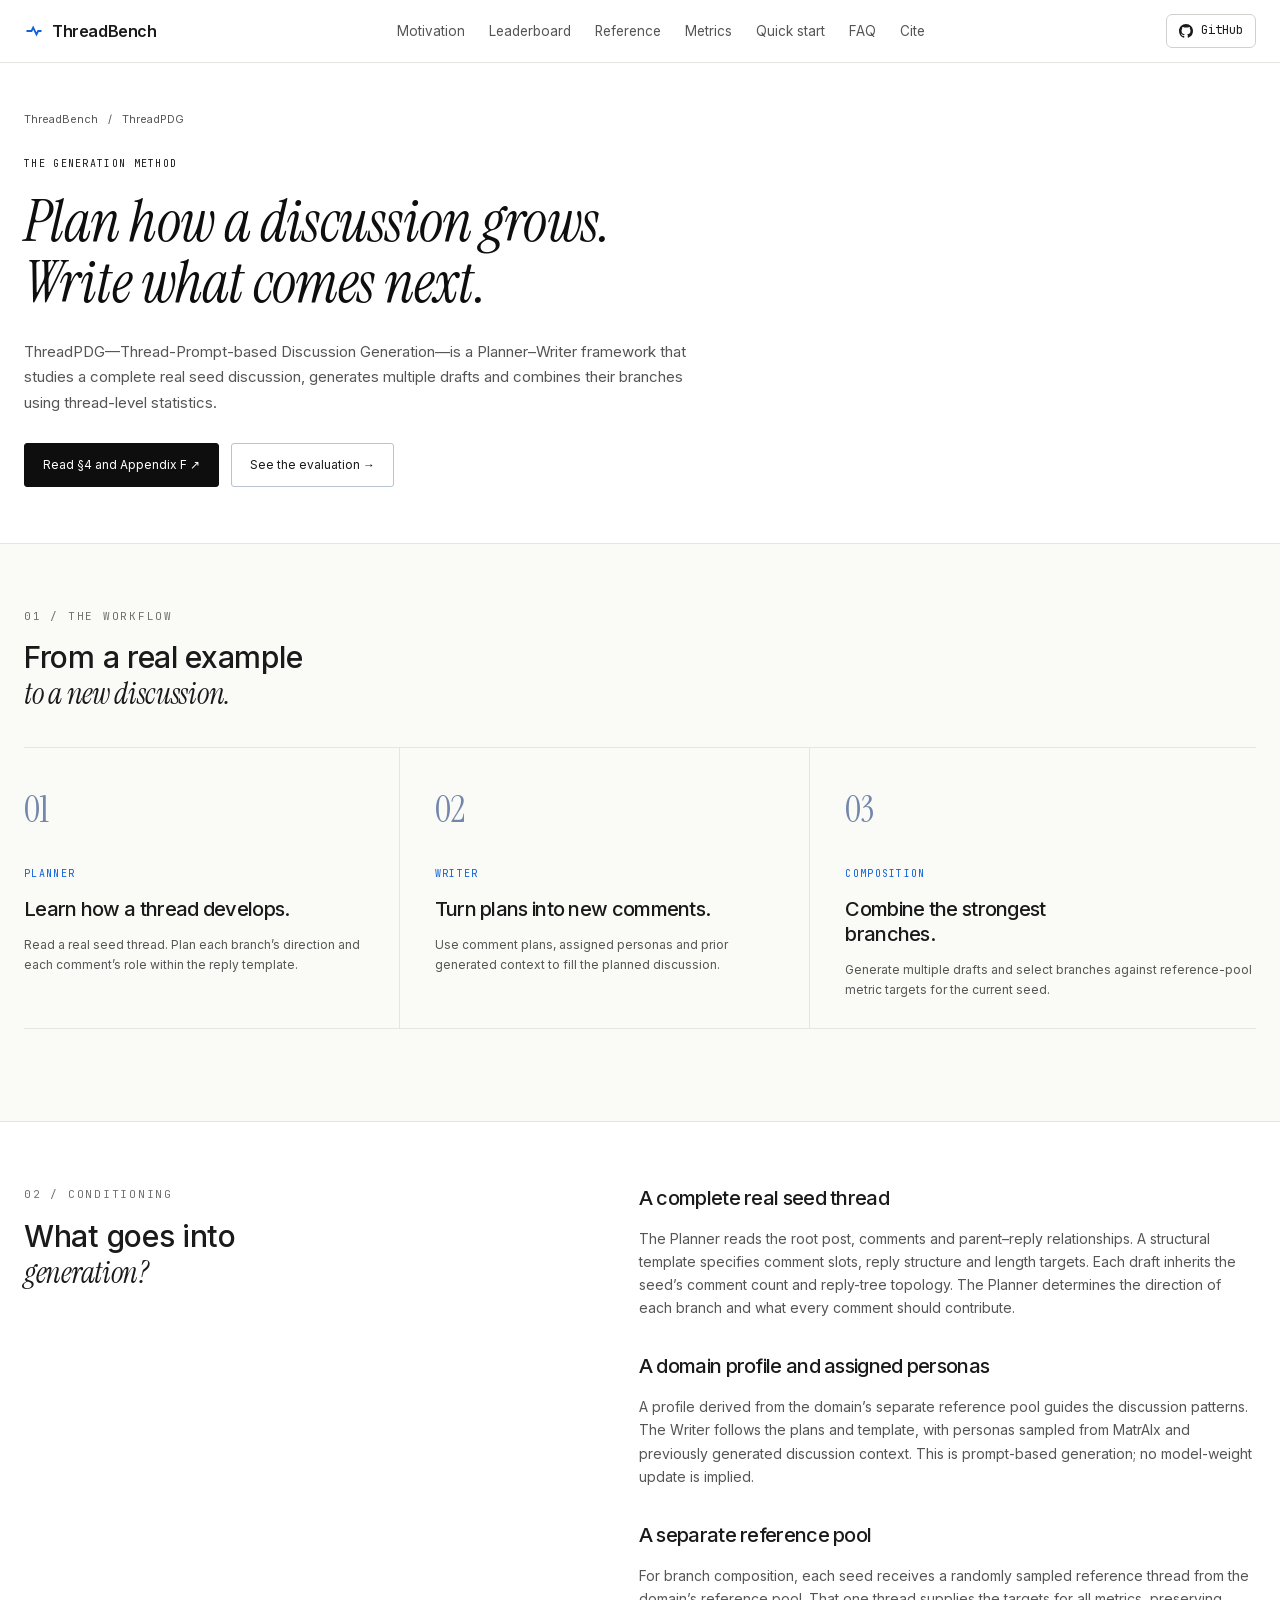
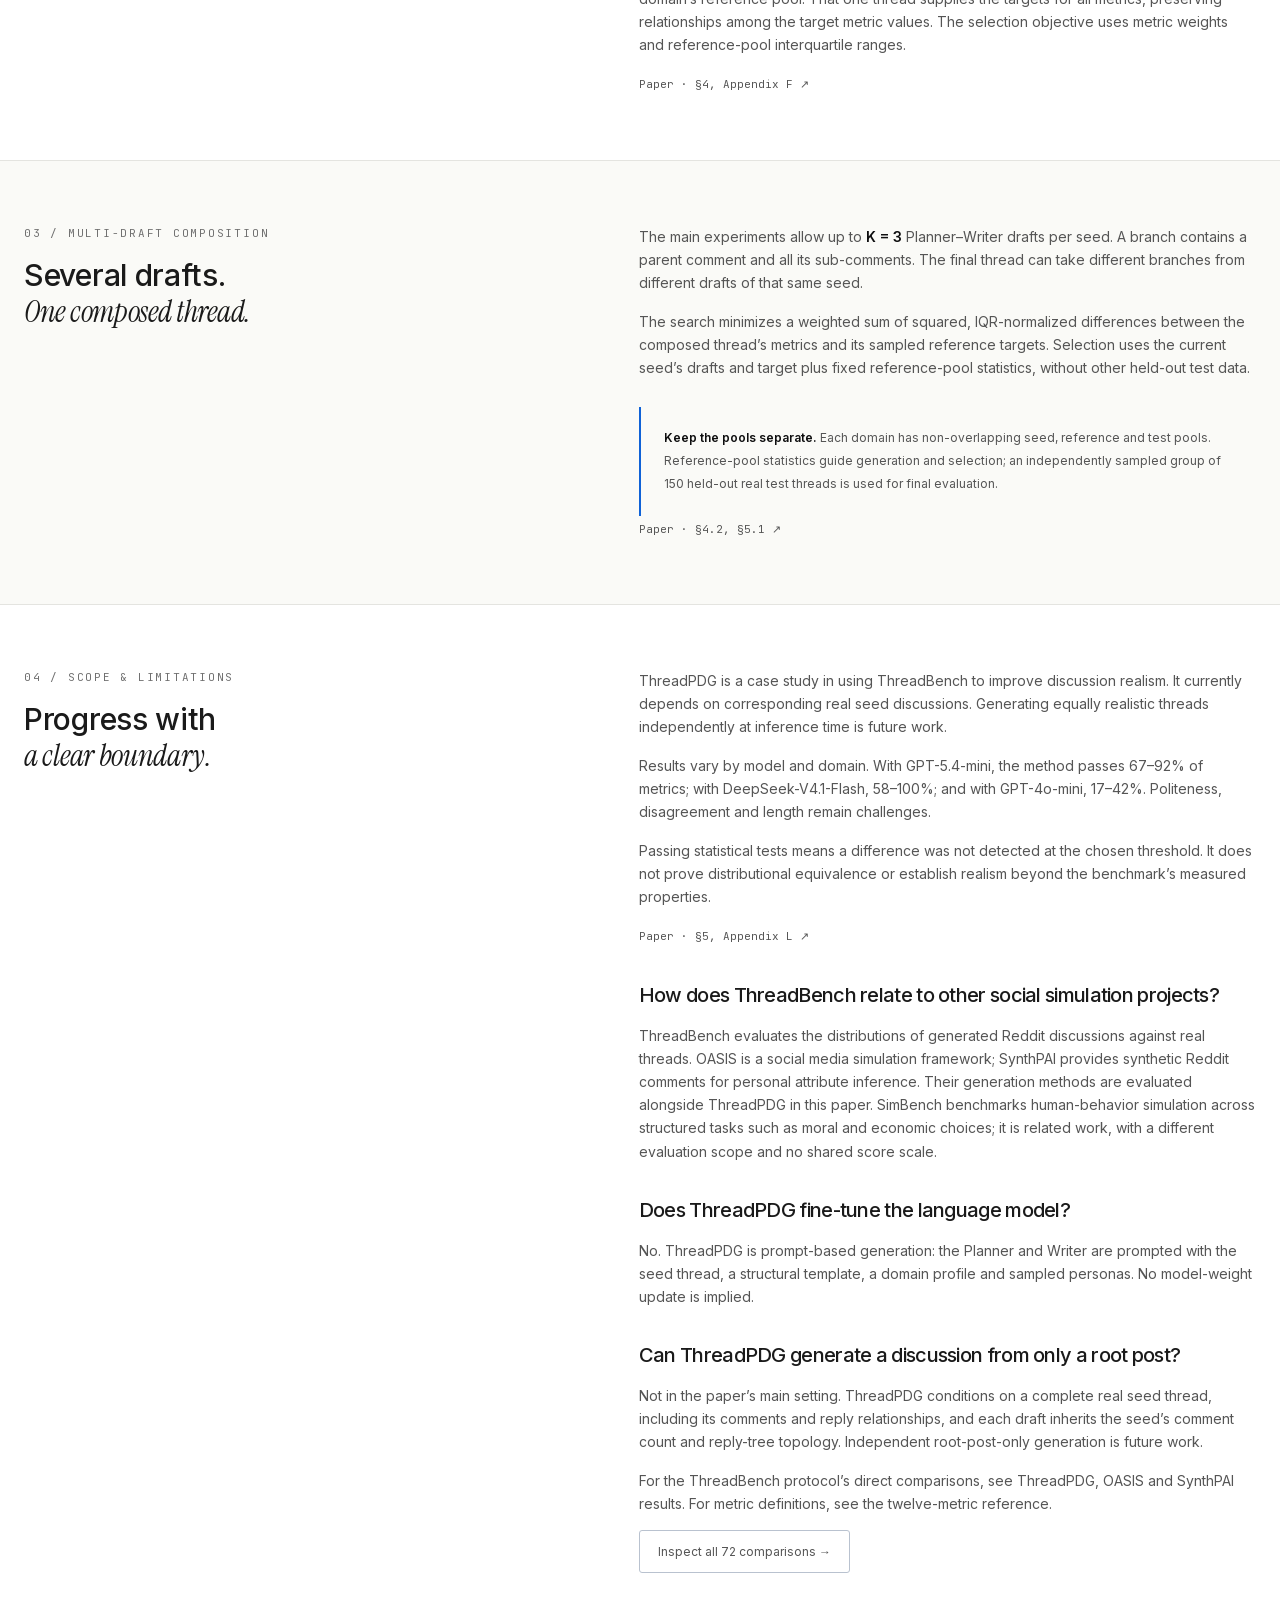
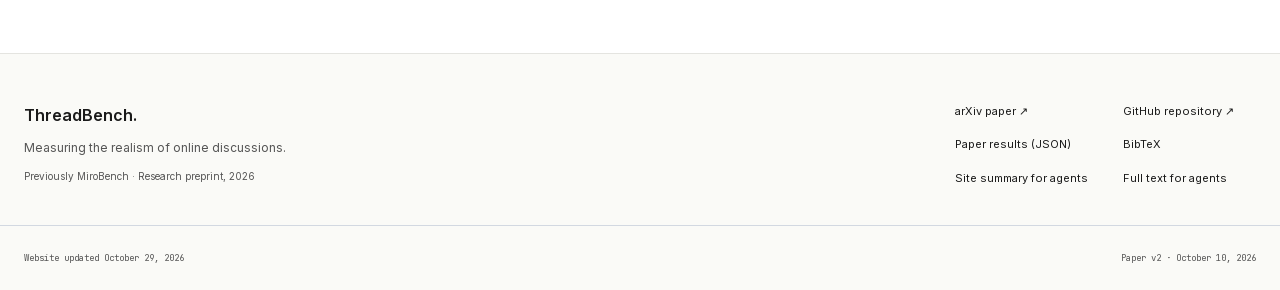
==== commit 54c773ac: "Optimize ThreadBench site for generative engines (GEO) Applies TopCited audit/optimizer guidance wit" ====
--- a/docs/method.html
+++ b/docs/method.html
@@ -6,27 +6,48 @@
 <title>ThreadPDG — Planner–Writer Generation for ThreadBench</title>
 <meta name="description" content="See how ThreadPDG plans discussions, writes comments and combines draft branches. Understand real-seed conditioning, reference pools and evaluation limits.">
 <meta name="author" content="Yaoning Yu, Ye Yu, John Sciarappo, Haojing Luo, Kai-min Chang, Yi-Chia Wang, Haohan Wang">
-<meta name="robots" content="index,follow,max-image-preview:large">
 <link rel="canonical" href="https://yyu6.github.io/ThreadBench/method.html">
-<link rel="icon" href="assets/favicon.svg" type="image/svg+xml">
 <meta property="og:type" content="article">
 <meta property="og:title" content="ThreadPDG — Planner–Writer Generation for ThreadBench">
 <meta property="og:description" content="See how ThreadPDG plans discussions, writes comments and combines draft branches. Understand real-seed conditioning, reference pools and evaluation limits.">
 <meta property="og:url" content="https://yyu6.github.io/ThreadBench/method.html">
+<meta name="twitter:card" content="summary_large_image">
+<meta name="twitter:title" content="ThreadPDG — Planner–Writer Generation for ThreadBench">
+<meta name="twitter:description" content="See how ThreadPDG plans discussions, writes comments and combines draft branches. Understand real-seed conditioning, reference pools and evaluation limits.">
+<meta name="robots" content="index,follow,max-image-preview:large">
+<link rel="icon" href="assets/favicon.svg" type="image/svg+xml">
+<link rel="alternate" type="text/plain" href="llms.txt" title="ThreadBench summary for AI assistants">
+<meta property="og:site_name" content="ThreadBench">
+<meta property="og:locale" content="en_US">
 <meta property="og:image" content="https://yyu6.github.io/ThreadBench/assets/social-card.png">
 <meta property="og:image:width" content="1200">
 <meta property="og:image:height" content="630">
 <meta property="og:image:alt" content="ThreadBench: 9,817 real Reddit threads, 8 domains, 12 metrics in 4 families">
-<meta name="twitter:card" content="summary_large_image">
-<meta name="twitter:title" content="ThreadPDG — Planner–Writer Generation for ThreadBench">
-<meta name="twitter:description" content="See how ThreadPDG plans discussions, writes comments and combines draft branches. Understand real-seed conditioning, reference pools and evaluation limits.">
+<meta property="article:modified_time" content="2026-10-29">
 <meta name="twitter:image" content="https://yyu6.github.io/ThreadBench/assets/social-card.png">
+<meta name="twitter:image:alt" content="ThreadBench: 9,817 real Reddit threads, 8 domains, 12 metrics in 4 families">
 <meta name="citation_title" content="ThreadBench: Benchmarking Realism in Agentic Simulation of Real-world Discussions">
-<meta name="citation_author" content="Yaoning Yu"><meta name="citation_author" content="Ye Yu"><meta name="citation_author" content="John Sciarappo"><meta name="citation_author" content="Haojing Luo"><meta name="citation_author" content="Kai-min Chang"><meta name="citation_author" content="Yi-Chia Wang"><meta name="citation_author" content="Haohan Wang">
+<meta name="citation_author" content="Yaoning Yu">
+<meta name="citation_author_institution" content="University of Illinois Urbana–Champaign">
+<meta name="citation_author" content="Ye Yu">
+<meta name="citation_author_institution" content="University of Illinois Urbana–Champaign">
+<meta name="citation_author" content="John Sciarappo">
+<meta name="citation_author_institution" content="U.S. Bank">
+<meta name="citation_author" content="Haojing Luo">
+<meta name="citation_author_institution" content="Starc.Institute">
+<meta name="citation_author" content="Kai-min Chang">
+<meta name="citation_author_institution" content="U.S. Bank">
+<meta name="citation_author" content="Yi-Chia Wang">
+<meta name="citation_author_institution" content="Carnegie Mellon University">
+<meta name="citation_author" content="Haohan Wang">
+<meta name="citation_author_institution" content="University of Illinois Urbana–Champaign">
 <meta name="citation_publication_date" content="2026">
+<meta name="citation_arxiv_id" content="2606.14715">
+<meta name="citation_doi" content="10.48550/arXiv.2606.14715">
 <meta name="citation_pdf_url" content="https://arxiv.org/pdf/2606.14715">
-<meta name="citation_arxiv_id" content="2606.14715">
-<script type="application/ld+json">{"@context": "https://schema.org", "@graph": [{"@type": "WebSite", "@id": "https://yyu6.github.io/ThreadBench/#website", "name": "ThreadBench", "alternateName": "MiroBench", "url": "https://yyu6.github.io/ThreadBench/"}, {"@type": "WebPage", "@id": "https://yyu6.github.io/ThreadBench/method.html#webpage", "url": "https://yyu6.github.io/ThreadBench/method.html", "name": "ThreadPDG — Planner–Writer Generation for ThreadBench", "description": "See how ThreadPDG plans discussions, writes comments and combines draft branches. Understand real-seed conditioning, reference pools and evaluation limits.", "dateModified": "2026-10-26", "inLanguage": "en", "isPartOf": {"@id": "https://yyu6.github.io/ThreadBench/#website"}, "about": {"@id": "https://yyu6.github.io/ThreadBench/#paper"}}, {"@type": "ScholarlyArticle", "@id": "https://yyu6.github.io/ThreadBench/#paper", "name": "ThreadBench: Benchmarking Realism in Agentic Simulation of Real-world Discussions", "headline": "ThreadBench: Benchmarking Realism in Agentic Simulation of Real-world Discussions", "author": [{"@type": "Person", "name": "Yaoning Yu"}, {"@type": "Person", "name": "Ye Yu"}, {"@type": "Person", "name": "John Sciarappo"}, {"@type": "Person", "name": "Haojing Luo"}, {"@type": "Person", "name": "Kai-min Chang"}, {"@type": "Person", "name": "Yi-Chia Wang"}, {"@type": "Person", "name": "Haohan Wang"}], "url": "https://arxiv.org/abs/2606.14715", "sameAs": ["https://doi.org/10.48550/arXiv.2606.14715"], "identifier": "arXiv:2606.14715", "dateModified": "2026-10-10", "description": "A Reddit discussion simulation benchmark with 9,817 real threads, 8 domains, 116 subdomains and 12 metrics in four families, with ThreadPDG Planner–Writer generation.", "encoding": {"@type": "MediaObject", "contentUrl": "https://arxiv.org/pdf/2606.14715", "encodingFormat": "application/pdf"}}, {"@type": "BreadcrumbList", "itemListElement": [{"@type": "ListItem", "position": 1, "name": "ThreadBench", "item": "https://yyu6.github.io/ThreadBench/"}, {"@type": "ListItem", "position": 2, "name": "ThreadPDG", "item": "https://yyu6.github.io/ThreadBench/method.html"}]}]}</script>
+<meta name="citation_abstract_html_url" content="https://arxiv.org/abs/2606.14715">
+<meta name="citation_keywords" content="ThreadBench; Reddit discussion simulation; LLM social simulation evaluation; social media simulation; agent-based social simulation; conversation simulation; LLM agents; multi-agent systems; ThreadPDG; OASIS; SynthPAI">
+<script type="application/ld+json">{"@context": "https://schema.org", "@graph": [{"@type": "WebSite", "@id": "https://yyu6.github.io/ThreadBench/#website", "name": "ThreadBench", "alternateName": "MiroBench", "url": "https://yyu6.github.io/ThreadBench/", "description": "ThreadBench benchmarks LLM social simulation realism with 9,817 real Reddit threads, 8 domains and 12 metrics. Compare ThreadPDG, OASIS and SynthPAI results.", "inLanguage": "en"}, {"@type": ["WebPage", "FAQPage"], "@id": "https://yyu6.github.io/ThreadBench/method.html#webpage", "url": "https://yyu6.github.io/ThreadBench/method.html", "name": "ThreadPDG — Planner–Writer Generation for ThreadBench", "description": "See how ThreadPDG plans discussions, writes comments and combines draft branches. Understand real-seed conditioning, reference pools and evaluation limits.", "dateModified": "2026-10-29", "inLanguage": "en", "isPartOf": {"@id": "https://yyu6.github.io/ThreadBench/#website"}, "about": {"@id": "https://yyu6.github.io/ThreadBench/#paper"}, "primaryImageOfPage": {"@type": "ImageObject", "contentUrl": "https://yyu6.github.io/ThreadBench/assets/social-card.png", "width": 1200, "height": 630, "caption": "ThreadBench: 9,817 real Reddit threads, 8 domains, 12 metrics in 4 families"}, "mainEntity": [{"@type": "Question", "name": "How does ThreadBench relate to other social simulation projects?", "acceptedAnswer": {"@type": "Answer", "text": "ThreadBench evaluates the distributions of generated Reddit discussions against real threads. OASIS is a social media simulation framework; SynthPAI provides synthetic Reddit comments for personal attribute inference. Their generation methods are evaluated alongside ThreadPDG in this paper. SimBench benchmarks human-behavior simulation across structured tasks such as moral and economic choices; it is related work, with a different evaluation scope and no shared score scale."}}, {"@type": "Question", "name": "Does ThreadPDG fine-tune the language model?", "acceptedAnswer": {"@type": "Answer", "text": "No. ThreadPDG is prompt-based generation: the Planner and Writer are prompted with the seed thread, a structural template, a domain profile and sampled personas. No model-weight update is implied."}}, {"@type": "Question", "name": "Can ThreadPDG generate a discussion from only a root post?", "acceptedAnswer": {"@type": "Answer", "text": "Not in the paper’s main setting. ThreadPDG conditions on a complete real seed thread, including its comments and reply relationships, and each draft inherits the seed’s comment count and reply-tree topology. Independent root-post-only generation is future work."}}]}, {"@type": "ScholarlyArticle", "@id": "https://yyu6.github.io/ThreadBench/#paper", "name": "ThreadBench: Benchmarking Realism in Agentic Simulation of Real-world Discussions", "headline": "ThreadBench: Benchmarking Realism in Agentic Simulation of Real-world Discussions", "author": [{"@type": "Person", "@id": "https://yyu6.github.io/ThreadBench/#author-yaoning-yu", "name": "Yaoning Yu", "affiliation": {"@type": "Organization", "name": "University of Illinois Urbana–Champaign"}, "url": "https://yyu6.github.io/"}, {"@type": "Person", "@id": "https://yyu6.github.io/ThreadBench/#author-ye-yu", "name": "Ye Yu", "affiliation": {"@type": "Organization", "name": "University of Illinois Urbana–Champaign"}}, {"@type": "Person", "@id": "https://yyu6.github.io/ThreadBench/#author-john-sciarappo", "name": "John Sciarappo", "affiliation": {"@type": "Organization", "name": "U.S. Bank"}}, {"@type": "Person", "@id": "https://yyu6.github.io/ThreadBench/#author-haojing-luo", "name": "Haojing Luo", "affiliation": {"@type": "Organization", "name": "Starc.Institute"}}, {"@type": "Person", "@id": "https://yyu6.github.io/ThreadBench/#author-kai-min-chang", "name": "Kai-min Chang", "affiliation": {"@type": "Organization", "name": "U.S. Bank"}}, {"@type": "Person", "@id": "https://yyu6.github.io/ThreadBench/#author-yi-chia-wang", "name": "Yi-Chia Wang", "affiliation": {"@type": "Organization", "name": "Carnegie Mellon University"}}, {"@type": "Person", "@id": "https://yyu6.github.io/ThreadBench/#author-haohan-wang", "name": "Haohan Wang", "affiliation": {"@type": "Organization", "name": "University of Illinois Urbana–Champaign"}}], "url": "https://arxiv.org/abs/2606.14715", "sameAs": ["https://doi.org/10.48550/arXiv.2606.14715"], "identifier": [{"@type": "PropertyValue", "propertyID": "arXiv", "value": "2606.14715"}, {"@type": "PropertyValue", "propertyID": "DOI", "value": "10.48550/arXiv.2606.14715"}], "version": "v2", "dateModified": "2026-10-10", "inLanguage": "en", "isAccessibleForFree": true, "publisher": {"@type": "Organization", "name": "arXiv", "url": "https://arxiv.org/"}, "keywords": ["ThreadBench", "Reddit discussion simulation", "LLM social simulation evaluation", "social media simulation", "agent-based social simulation", "conversation simulation", "LLM agents", "multi-agent systems", "ThreadPDG", "OASIS", "SynthPAI"], "image": "https://yyu6.github.io/ThreadBench/assets/social-card.png", "description": "A Reddit discussion simulation benchmark with 9,817 real threads, 8 domains, 116 subdomains and 12 metrics in four families, with ThreadPDG Planner–Writer generation.", "mentions": [{"@type": "SoftwareApplication", "name": "OASIS", "alternateName": "Open Agent Social Interaction Simulations", "url": "https://github.com/camel-ai/oasis"}, {"@type": "Dataset", "name": "SynthPAI", "url": "https://github.com/eth-sri/SynthPAI"}], "encoding": {"@type": "MediaObject", "contentUrl": "https://arxiv.org/pdf/2606.14715", "encodingFormat": "application/pdf"}}, {"@type": "BreadcrumbList", "itemListElement": [{"@type": "ListItem", "position": 1, "name": "ThreadBench", "item": "https://yyu6.github.io/ThreadBench/"}, {"@type": "ListItem", "position": 2, "name": "ThreadPDG", "item": "https://yyu6.github.io/ThreadBench/method.html"}]}]}</script>
 <link rel="stylesheet" href="assets/original-fonts.css">
 <link rel="stylesheet" href="assets/legacy-utilities.css">
 
@@ -212,6 +233,7 @@
       <a href="./#realref" class="hover:text-text">Reference</a>
       <a href="./#metrics" class="hover:text-text">Metrics</a>
       <a href="./#quickstart" class="hover:text-text">Quick start</a>
+      <a href="./#faq" class="hover:text-text">FAQ</a>
       <a href="./#cite" class="hover:text-text">Cite</a>
     </nav>
     <a href="https://github.com/yyu6/ThreadBench" target="_blank" rel="noopener"
@@ -227,7 +249,7 @@
 <section class="section tinted" aria-labelledby="workflow-title"><div class="container"><div class="section-label">01 / THE WORKFLOW</div><h2 id="workflow-title">From a real example<br><em>to a new discussion.</em></h2><ol class="method-steps"><li><span class="step-number">01</span><span class="eyebrow">PLANNER</span><h3>Learn how a thread develops.</h3><p>Read a real seed thread. Plan each branch’s direction and each comment’s role within the reply template.</p></li><li><span class="step-number">02</span><span class="eyebrow">WRITER</span><h3>Turn plans into new comments.</h3><p>Use comment plans, assigned personas and prior generated context to fill the planned discussion.</p></li><li><span class="step-number">03</span><span class="eyebrow">COMPOSITION</span><h3>Combine the strongest branches.</h3><p>Generate multiple drafts and select branches against reference-pool metric targets for the current seed.</p></li></ol></div></section>
 <section class="section container prose-grid" aria-labelledby="conditioning-title"><div><div class="section-label">02 / CONDITIONING</div><h2 id="conditioning-title">What goes into<br><em>generation?</em></h2></div><div class="prose"><h3>A complete real seed thread</h3><p>The Planner reads the root post, comments and parent–reply relationships. A structural template specifies comment slots, reply structure and length targets. Each draft inherits the seed’s comment count and reply-tree topology. The Planner determines the direction of each branch and what every comment should contribute.</p><h3>A domain profile and assigned personas</h3><p>A profile derived from the domain’s separate reference pool guides the discussion patterns. The Writer follows the plans and template, with personas sampled from MatrAIx and previously generated discussion context. This is prompt-based generation; no model-weight update is implied.</p><h3>A separate reference pool</h3><p>For branch composition, each seed receives a randomly sampled reference thread from the domain’s reference pool. That one thread supplies the targets for all metrics, preserving relationships among the target metric values. The selection objective uses metric weights and reference-pool interquartile ranges.</p><a class="source" href="https://arxiv.org/pdf/2606.14715">Paper · §4, Appendix F ↗</a></div></section>
 <section class="section tinted" aria-labelledby="composition-title"><div class="container prose-grid"><div><div class="section-label">03 / MULTI-DRAFT COMPOSITION</div><h2 id="composition-title">Several drafts.<br><em>One composed thread.</em></h2></div><div class="prose"><p>The main experiments allow up to <strong>K = 3</strong> Planner–Writer drafts per seed. A branch contains a parent comment and all its sub-comments. The final thread can take different branches from different drafts of that same seed.</p><p>The search minimizes a weighted sum of squared, IQR-normalized differences between the composed thread’s metrics and its sampled reference targets. Selection uses the current seed’s drafts and target plus fixed reference-pool statistics, without other held-out test data.</p><aside class="note" aria-label="Evaluation separation"><strong>Keep the pools separate.</strong> Each domain has non-overlapping seed, reference and test pools. Reference-pool statistics guide generation and selection; an independently sampled group of 150 held-out real test threads is used for final evaluation.</aside><a class="source" href="https://arxiv.org/pdf/2606.14715">Paper · §4.2, §5.1 ↗</a></div></div></section>
-<section class="section container prose-grid" aria-labelledby="limitations-title"><div><div class="section-label">04 / SCOPE &amp; LIMITATIONS</div><h2 id="limitations-title">Progress with<br><em>a clear boundary.</em></h2></div><div class="prose"><p>ThreadPDG is a case study in using ThreadBench to improve discussion realism. It currently depends on corresponding real seed discussions. Generating equally realistic threads independently at inference time is future work.</p><p>Results vary by model and domain. With GPT-5.4-mini, the method passes 67–92% of metrics; with DeepSeek-V4.1-Flash, 58–100%; and with GPT-4o-mini, 17–42%. Politeness, disagreement and length remain challenges.</p><p>Passing statistical tests means a difference was not detected at the chosen threshold. It does not prove distributional equivalence or establish realism beyond the benchmark’s measured properties.</p><a class="source" href="https://arxiv.org/pdf/2606.14715">Paper · §5, Appendix L ↗</a><h3>How does ThreadBench relate to other social simulation projects?</h3><p>ThreadBench evaluates the distributions of generated Reddit discussions against real threads. <a href="https://docs.oasis.camel-ai.org/introduction">OASIS</a> is a social media simulation framework; <a href="https://github.com/eth-sri/SynthPAI">SynthPAI</a> provides synthetic Reddit comments for personal attribute inference. Their generation methods are evaluated alongside ThreadPDG in this paper. <a href="https://arxiv.org/abs/2510.17516">SimBench</a> benchmarks human-behavior simulation across structured tasks such as moral and economic choices; it is related work, with a different evaluation scope and no shared score scale.</p><p>For the ThreadBench protocol’s direct comparisons, see <a href="results.html">ThreadPDG, OASIS and SynthPAI results</a>. For metric definitions, see the <a href="./#metric-definitions">twelve-metric reference</a>.</p><p><a class="button" href="results.html">Inspect all 72 comparisons →</a></p></div></section></main>
-<footer class="site-footer"><div class="container footer-grid"><div><a class="brand" href="./">ThreadBench.</a><p>Measuring the realism of online discussions.</p><p class="small">Previously MiroBench · Research preprint, 2026</p></div><nav aria-label="Resources"><a href="https://arxiv.org/abs/2606.14715">arXiv paper ↗</a><a href="https://github.com/yyu6/ThreadBench">GitHub repository ↗</a><a href="paper-data.json">Paper results (JSON)</a><a href="threadbench.bib" download>BibTeX</a><a href="llms.txt">Site summary for agents</a></nav></div><div class="container footer-bottom"><span>Website updated <time datetime="2026-10-26">October 26, 2026</time></span><span>Paper v2 · <time datetime="2026-10-10">October 10, 2026</time></span></div></footer>
+<section class="section container prose-grid" aria-labelledby="limitations-title"><div><div class="section-label">04 / SCOPE &amp; LIMITATIONS</div><h2 id="limitations-title">Progress with<br><em>a clear boundary.</em></h2></div><div class="prose"><p>ThreadPDG is a case study in using ThreadBench to improve discussion realism. It currently depends on corresponding real seed discussions. Generating equally realistic threads independently at inference time is future work.</p><p>Results vary by model and domain. With GPT-5.4-mini, the method passes 67–92% of metrics; with DeepSeek-V4.1-Flash, 58–100%; and with GPT-4o-mini, 17–42%. Politeness, disagreement and length remain challenges.</p><p>Passing statistical tests means a difference was not detected at the chosen threshold. It does not prove distributional equivalence or establish realism beyond the benchmark’s measured properties.</p><a class="source" href="https://arxiv.org/pdf/2606.14715">Paper · §5, Appendix L ↗</a><h3>How does ThreadBench relate to other social simulation projects?</h3><p>ThreadBench evaluates the distributions of generated Reddit discussions against real threads. <a href="https://docs.oasis.camel-ai.org/introduction">OASIS</a> is a social media simulation framework; <a href="https://github.com/eth-sri/SynthPAI">SynthPAI</a> provides synthetic Reddit comments for personal attribute inference. Their generation methods are evaluated alongside ThreadPDG in this paper. <a href="https://arxiv.org/abs/2510.17516">SimBench</a> benchmarks human-behavior simulation across structured tasks such as moral and economic choices; it is related work, with a different evaluation scope and no shared score scale.</p><h3>Does ThreadPDG fine-tune the language model?</h3><p>No. ThreadPDG is prompt-based generation: the Planner and Writer are prompted with the seed thread, a structural template, a domain profile and sampled personas. No model-weight update is implied.</p><h3>Can ThreadPDG generate a discussion from only a root post?</h3><p>Not in the paper’s main setting. ThreadPDG conditions on a complete real seed thread, including its comments and reply relationships, and each draft inherits the seed’s comment count and reply-tree topology. Independent root-post-only generation is future work.</p><p>For the ThreadBench protocol’s direct comparisons, see <a href="results.html">ThreadPDG, OASIS and SynthPAI results</a>. For metric definitions, see the <a href="./#metric-definitions">twelve-metric reference</a>.</p><p><a class="button" href="results.html">Inspect all 72 comparisons →</a></p></div></section></main>
+<footer class="site-footer"><div class="container footer-grid"><div><a class="brand" href="./">ThreadBench.</a><p>Measuring the realism of online discussions.</p><p class="small">Previously MiroBench · Research preprint, 2026</p></div><nav aria-label="Resources"><a href="https://arxiv.org/abs/2606.14715">arXiv paper ↗</a><a href="https://github.com/yyu6/ThreadBench">GitHub repository ↗</a><a href="paper-data.json">Paper results (JSON)</a><a href="threadbench.bib" download>BibTeX</a><a href="llms.txt">Site summary for agents</a><a href="llms-full.txt">Full text for agents</a></nav></div><div class="container footer-bottom"><span>Website updated <time datetime="2026-10-29">October 29, 2026</time></span><span>Paper v2 · <time datetime="2026-10-10">October 10, 2026</time></span></div></footer>
 <div id="status" class="toast" role="status" aria-live="polite"></div>
 </body></html>
